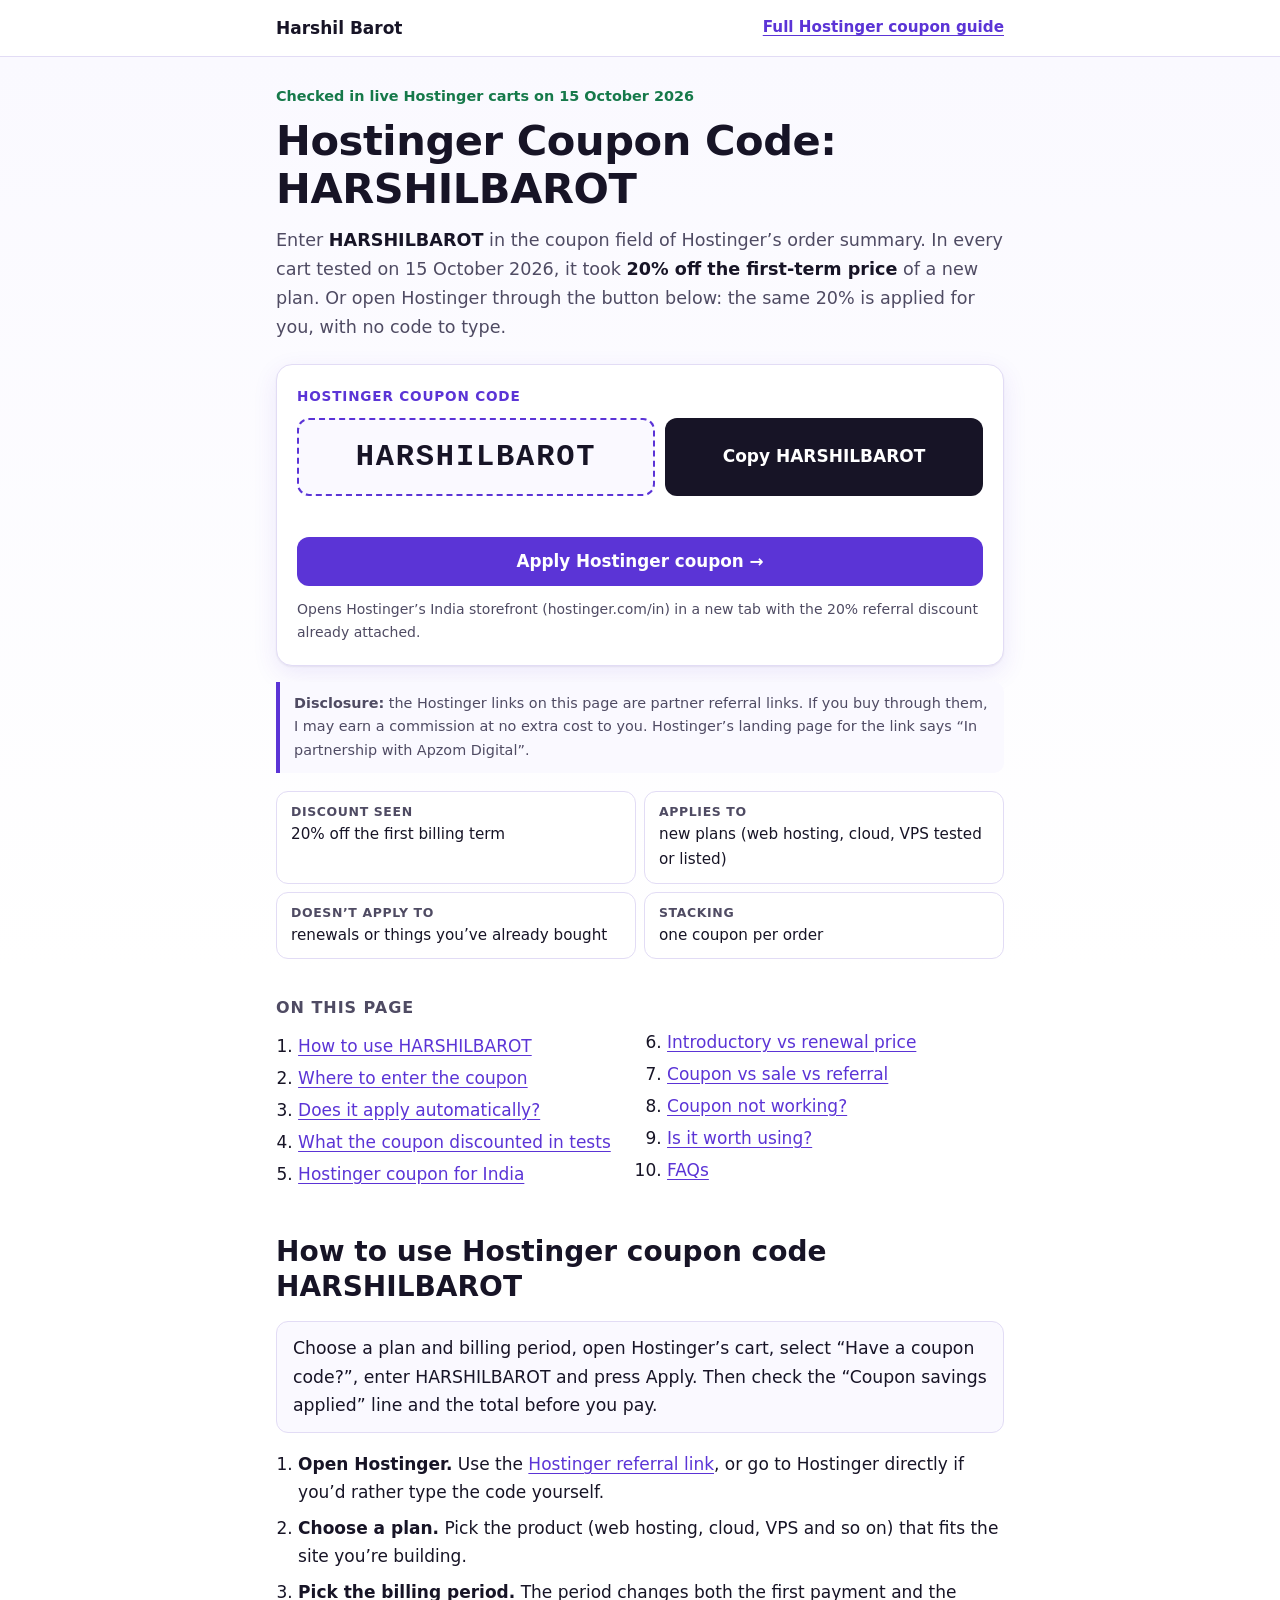
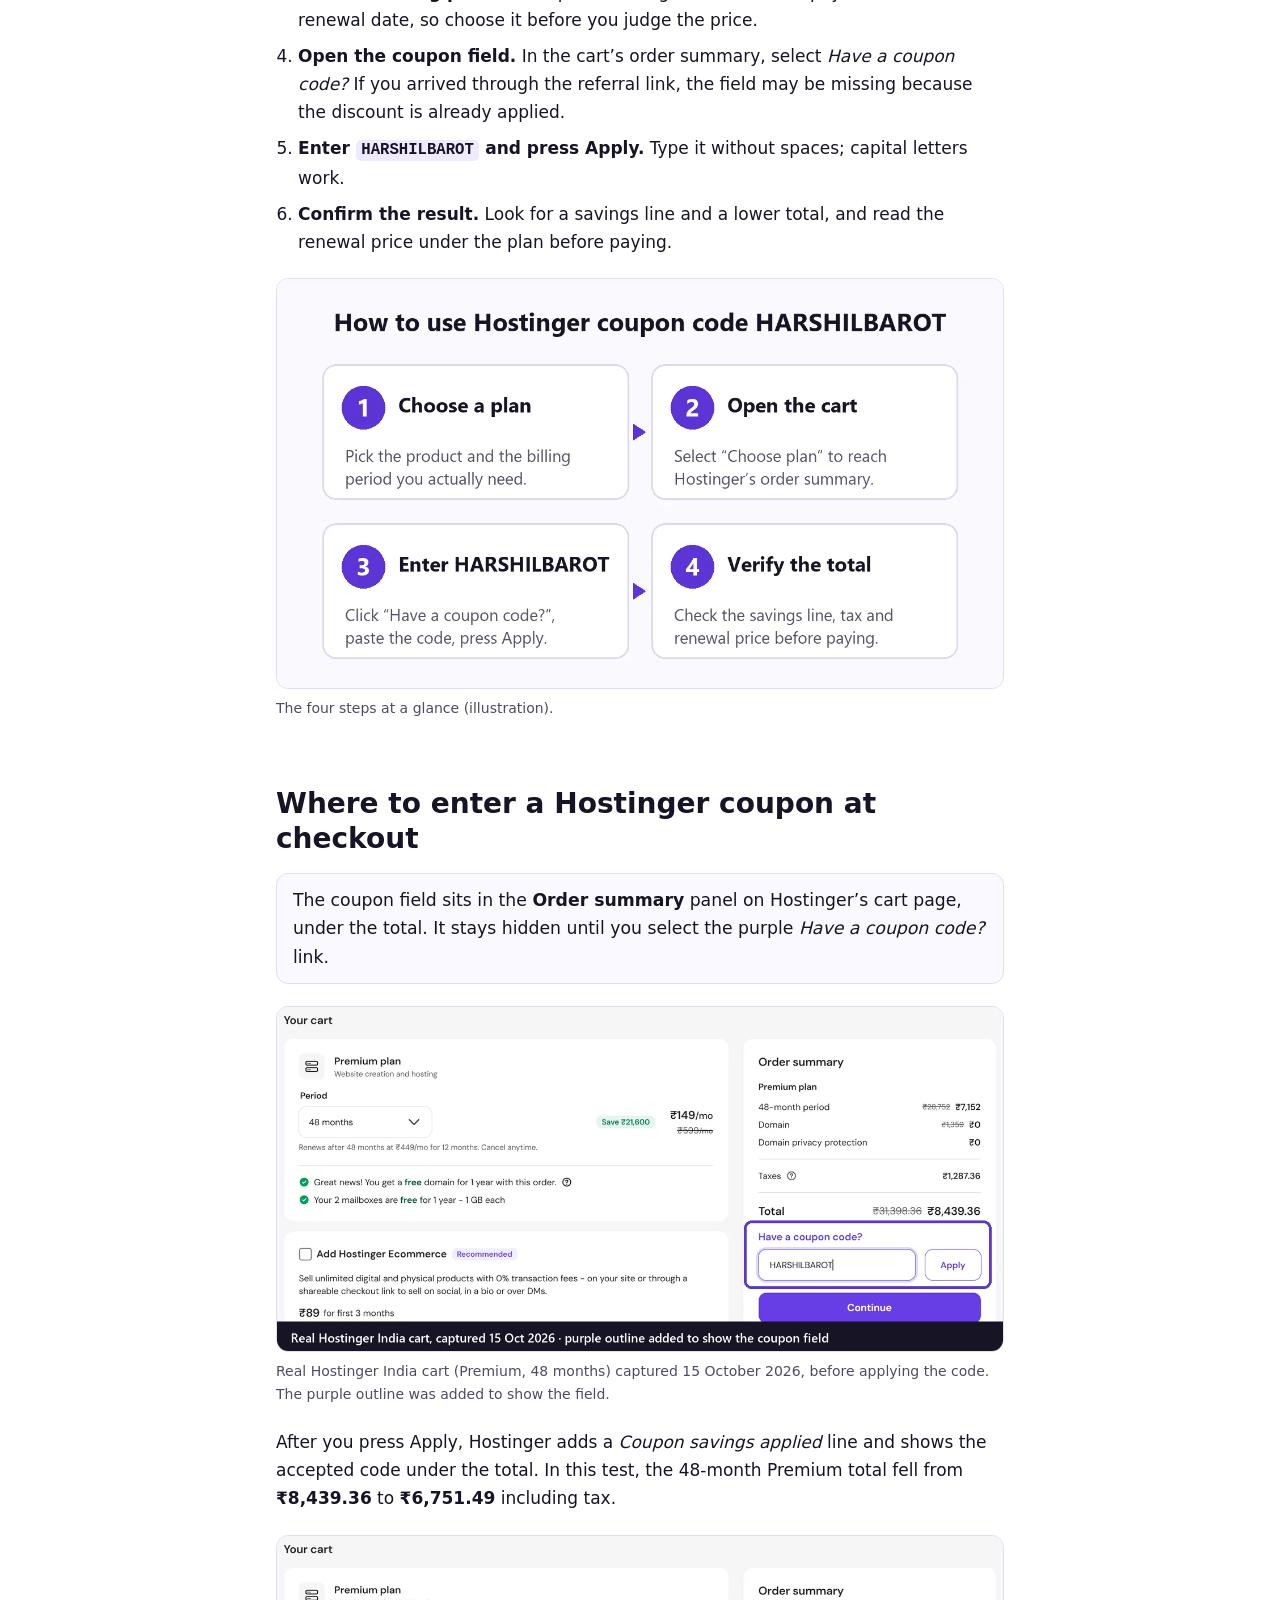
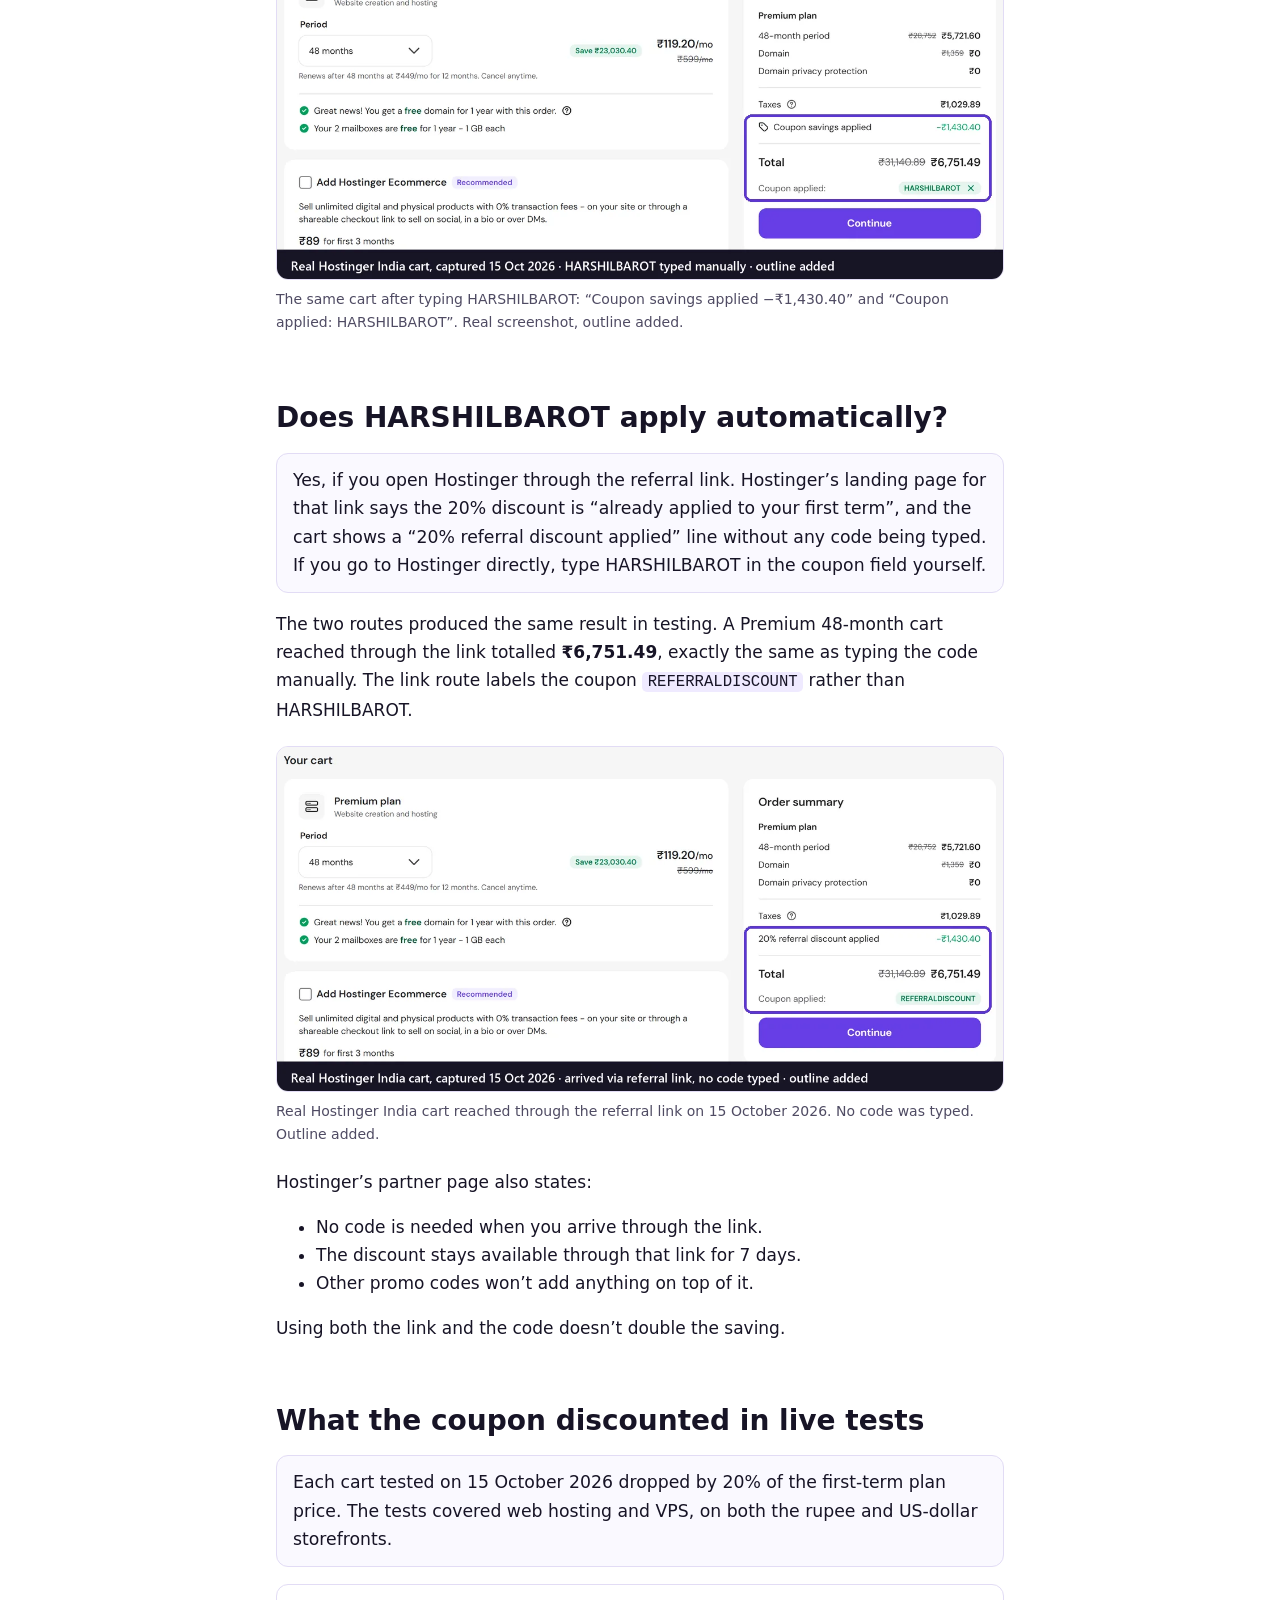
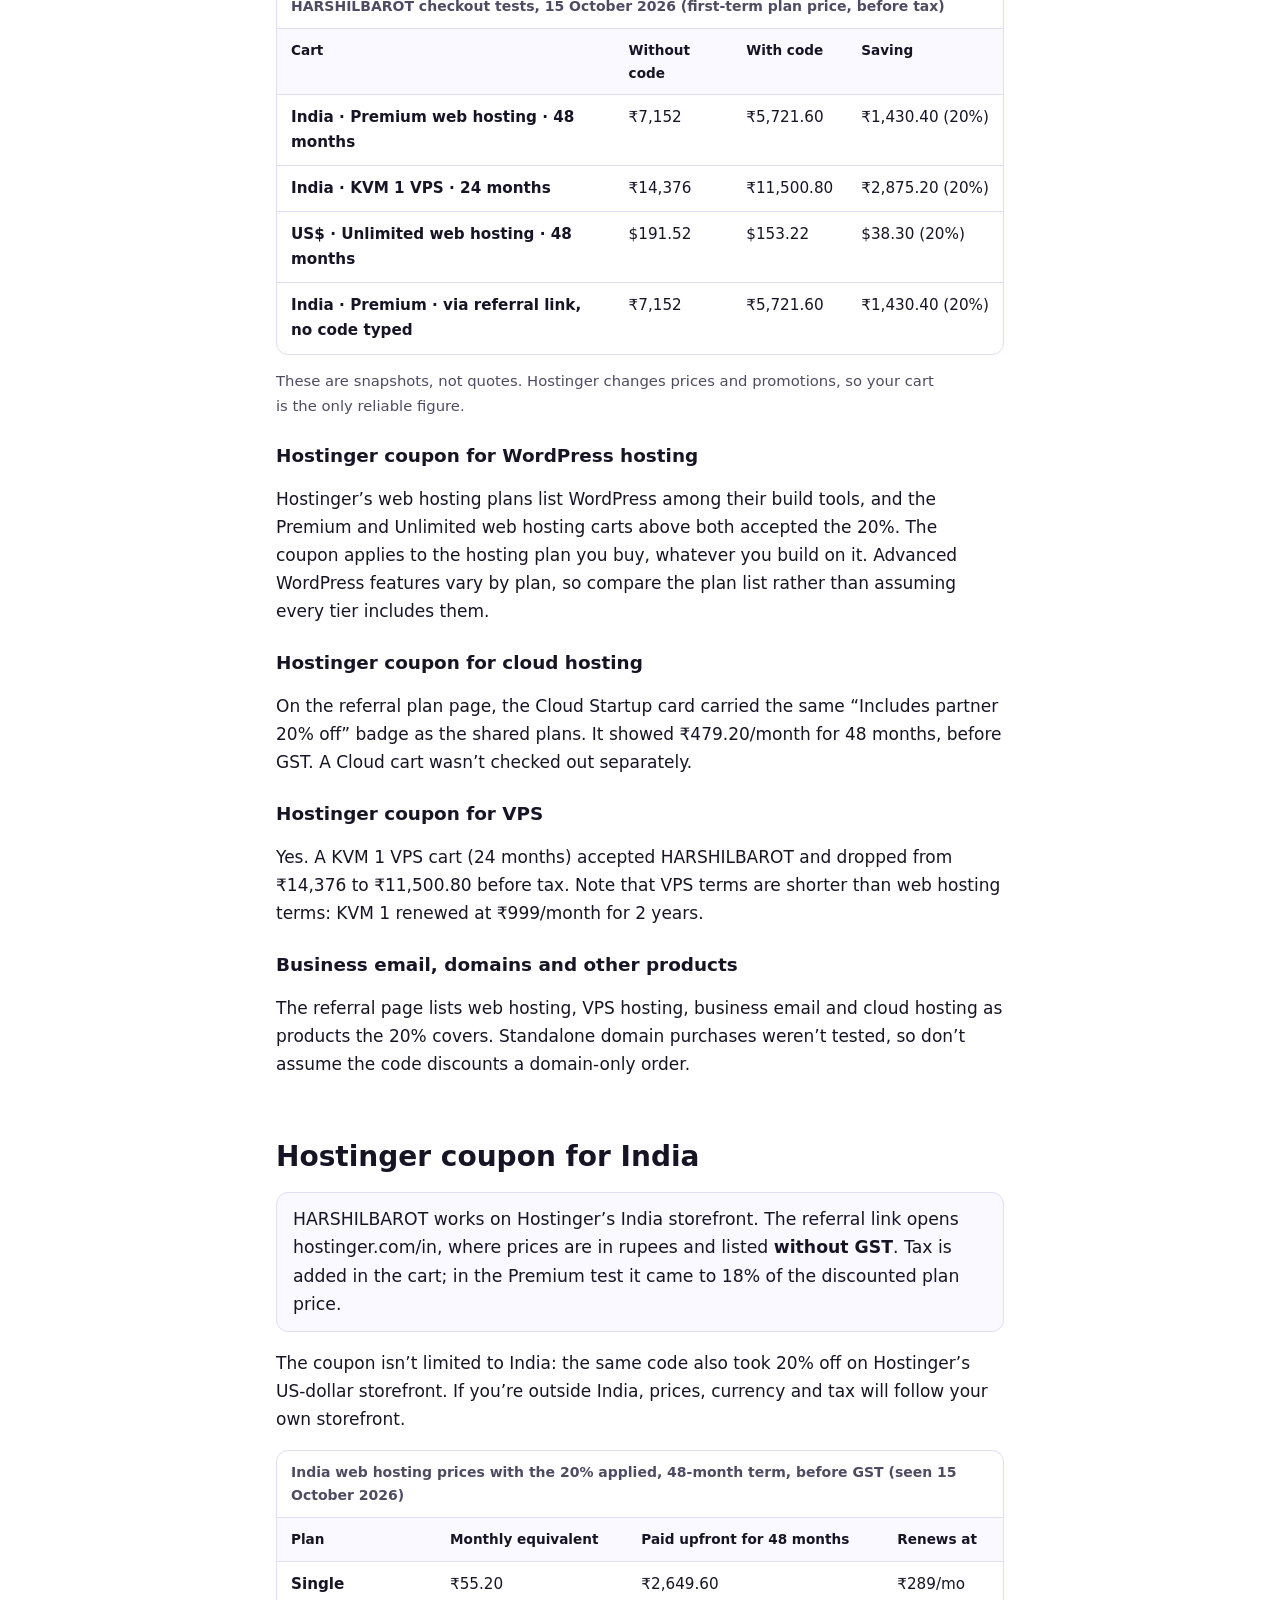
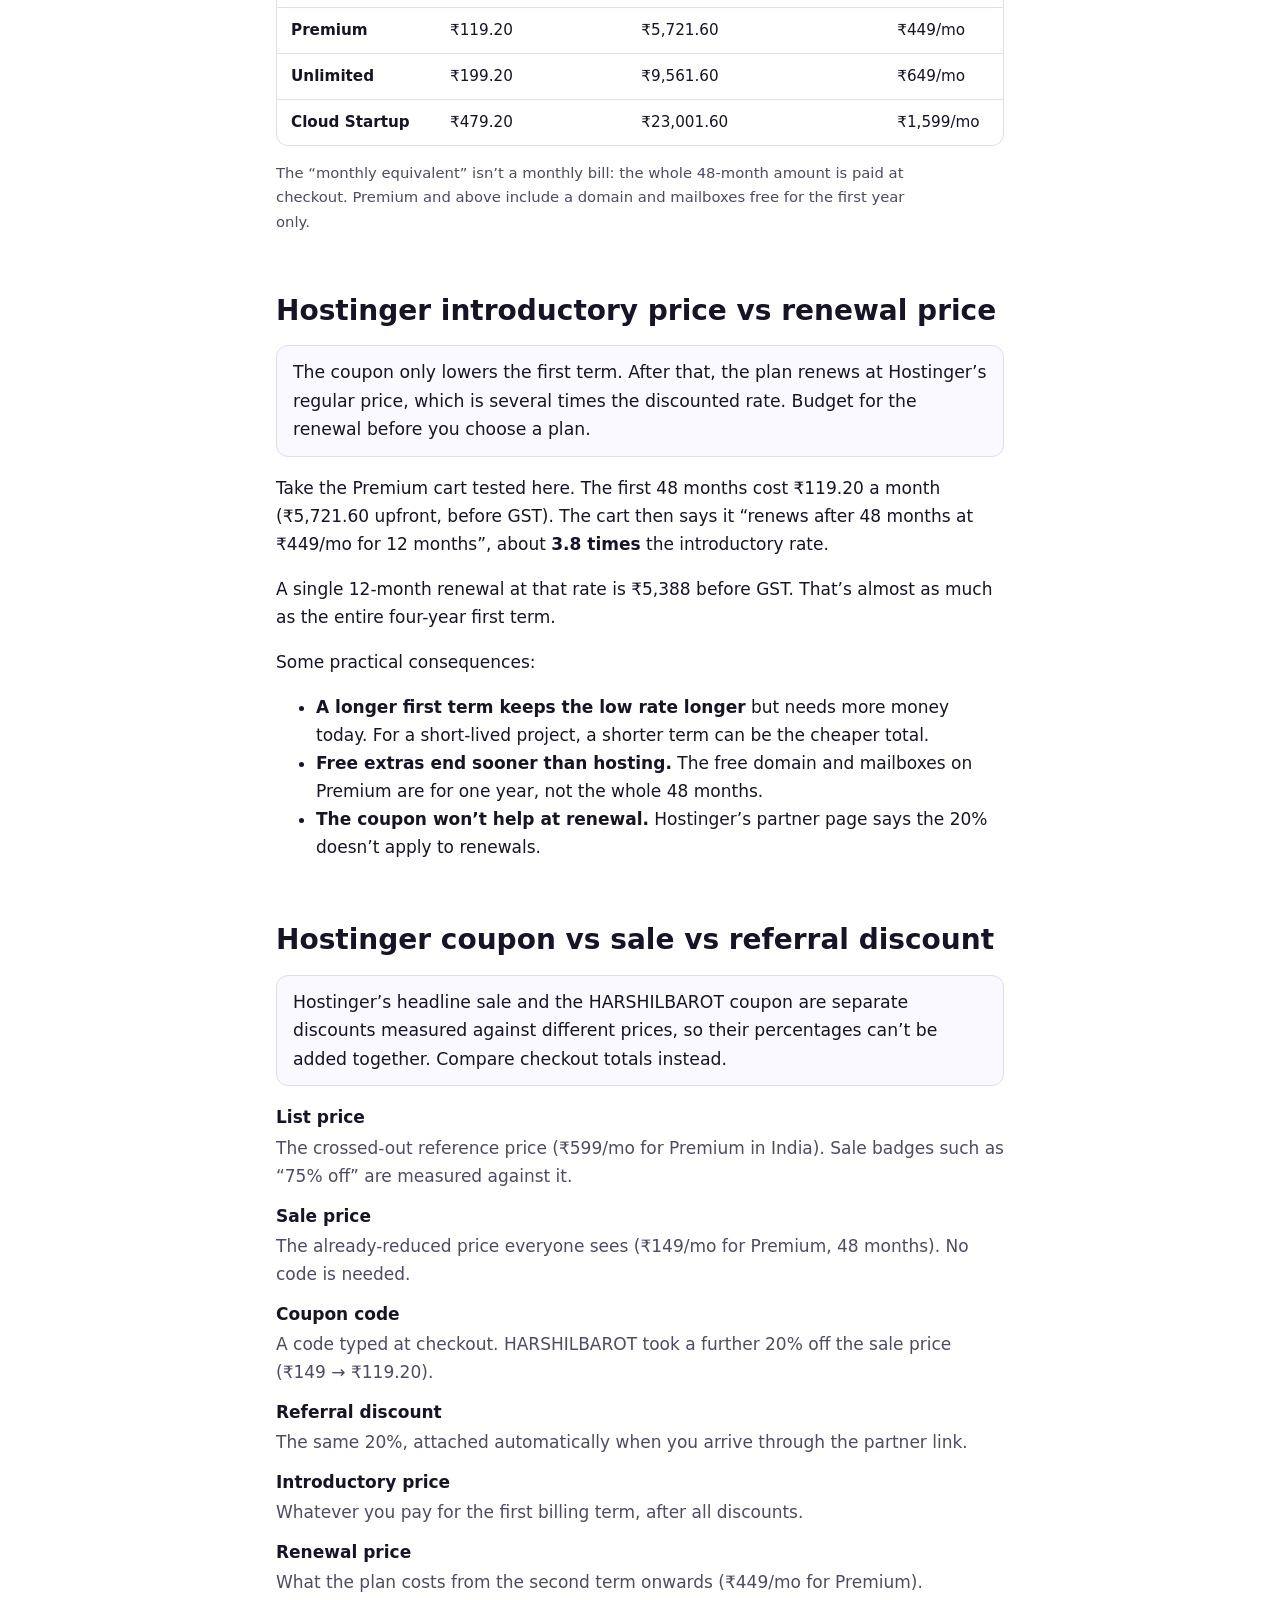
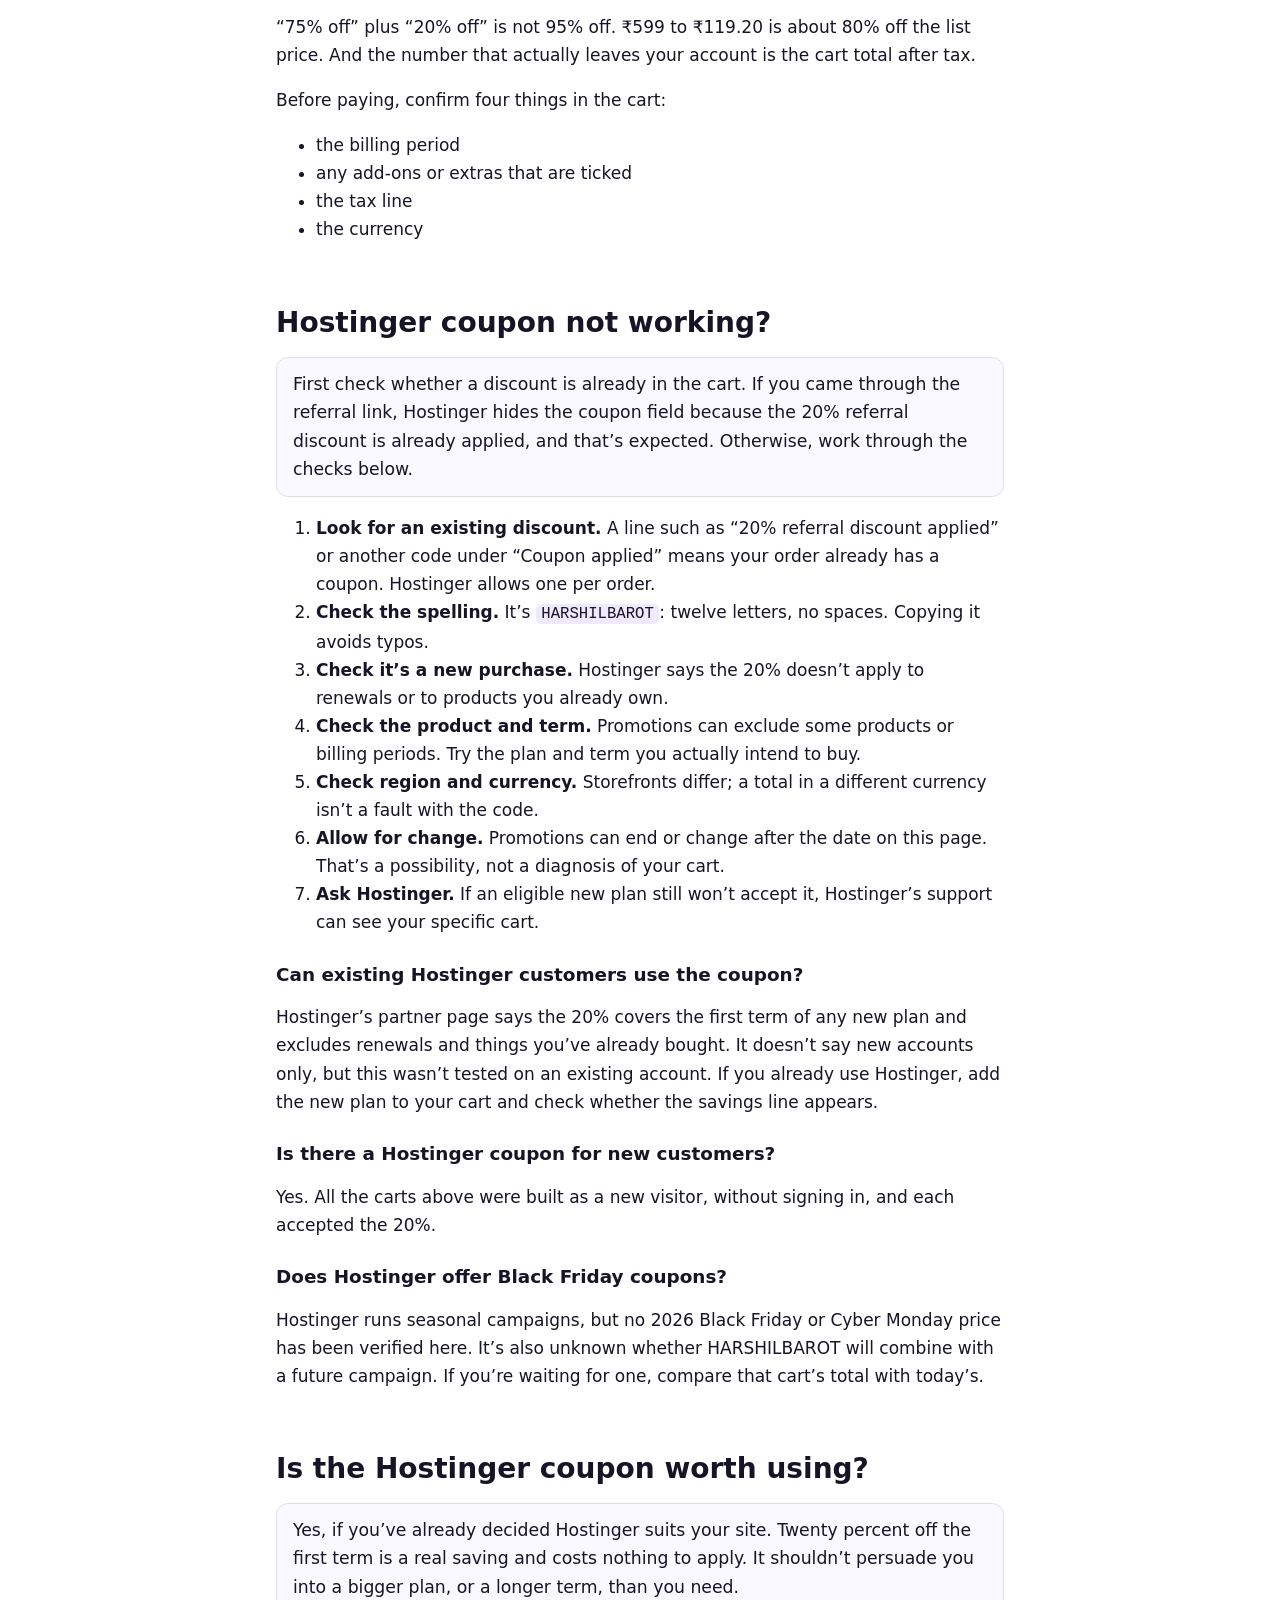
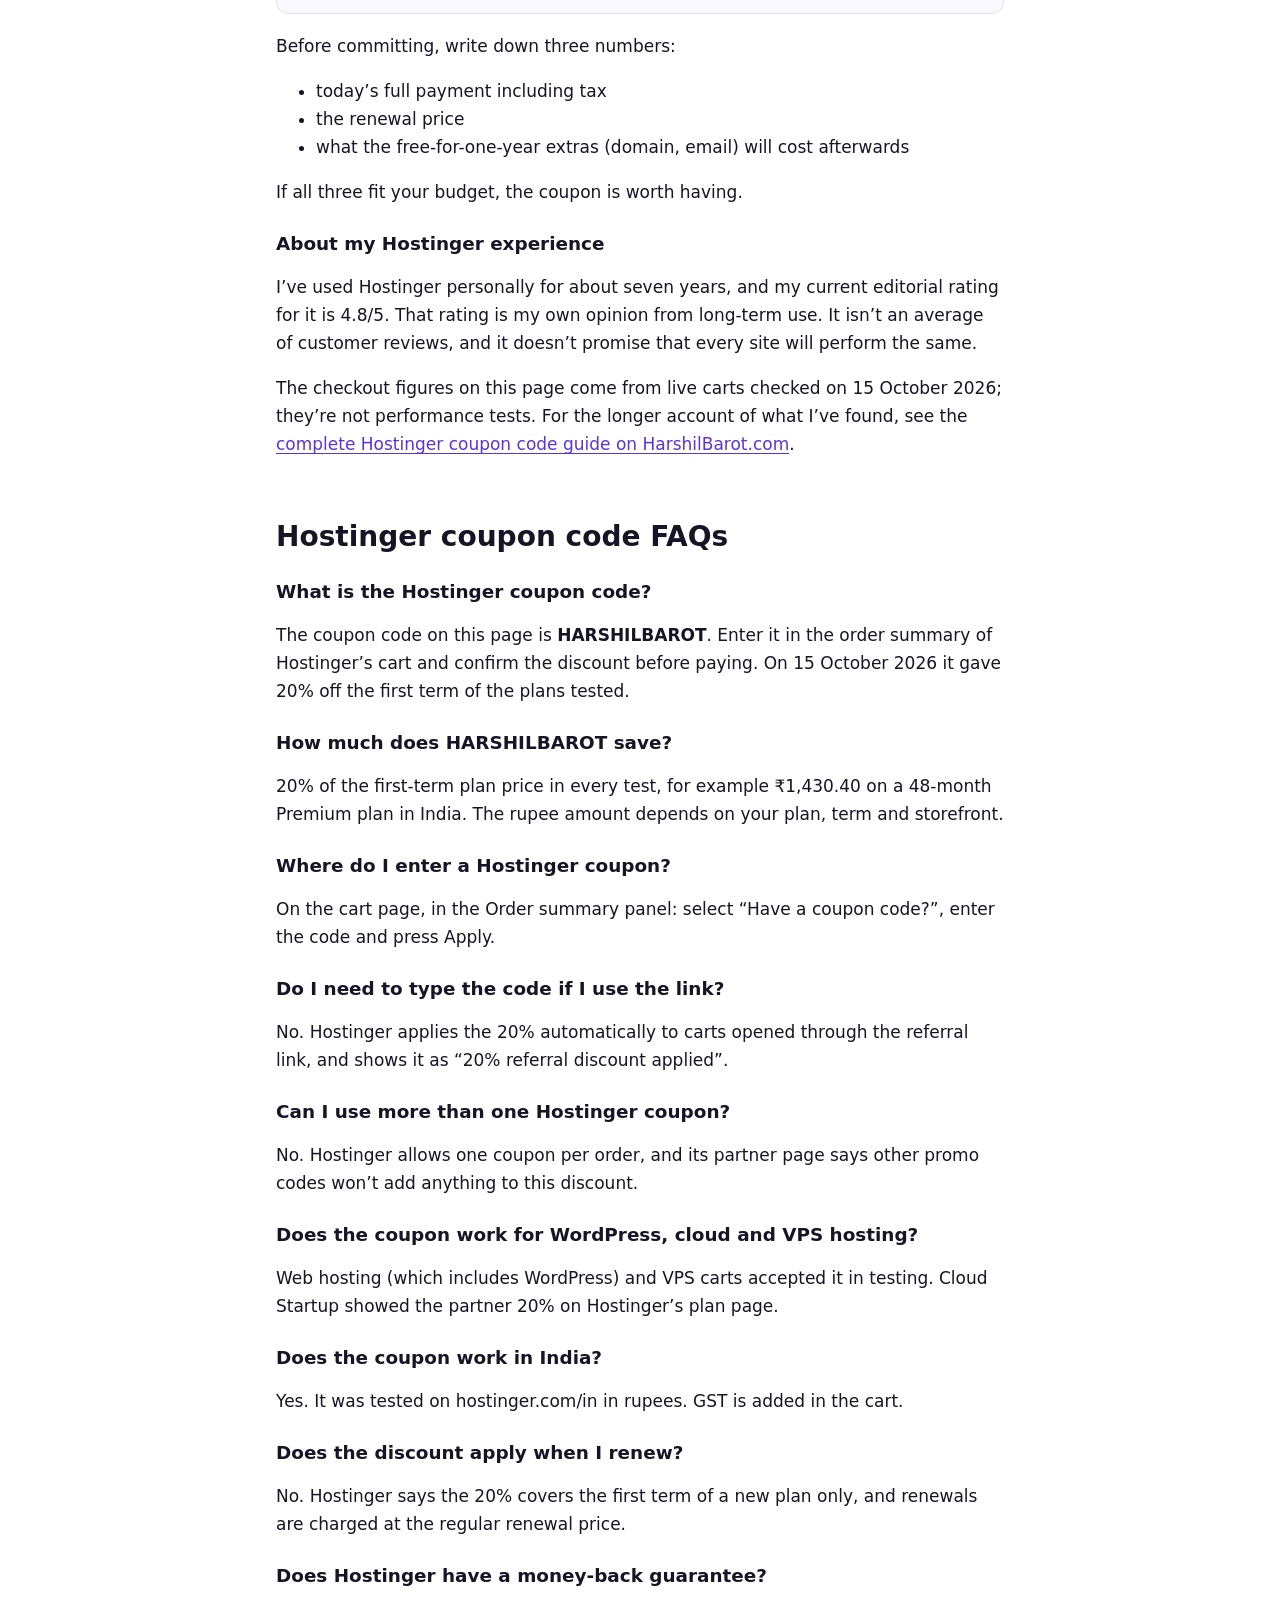
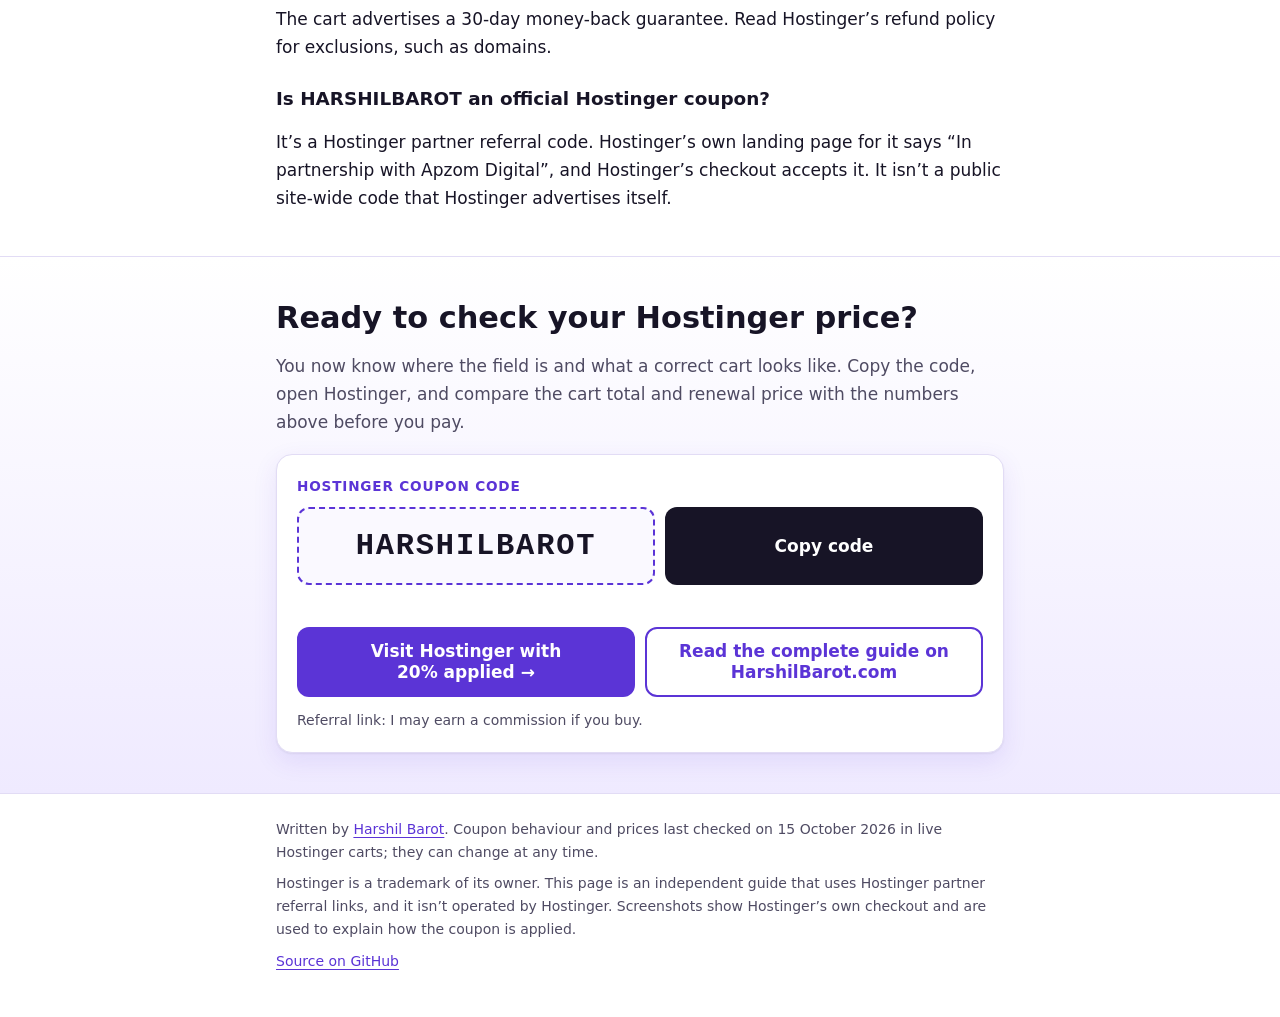
==== index.html @ 644e46a1 "Rebuild as a tested Hostinger coupon resource with GitHub Pages landing page - README rewritten: ans" ====
<!DOCTYPE html>
<html lang="en">
<head>
<meta charset="utf-8">
<meta name="viewport" content="width=device-width, initial-scale=1">
<title>Hostinger Coupon Code 2026: HARSHILBAROT (20% Off, Tested)</title>
<meta name="description" content="Copy Hostinger coupon code HARSHILBAROT. It took 20% off the first term in live Hostinger carts on 15 Oct 2026. See where to enter it, real checkout screenshots and renewal costs.">
<link rel="canonical" href="https://apzomdigital.github.io/Hostinger-Coupon/">
<meta name="author" content="Harshil Barot">
<meta name="theme-color" content="#5b34d6">
<link rel="icon" href="data:image/svg+xml,%3Csvg xmlns='http://www.w3.org/2000/svg' viewBox='0 0 64 64'%3E%3Crect width='64' height='64' rx='14' fill='%235b34d6'/%3E%3Cpath d='M20 44 44 20' stroke='%23fff' stroke-width='6' stroke-linecap='round'/%3E%3Ccircle cx='22' cy='22' r='6' fill='%23fff'/%3E%3Ccircle cx='42' cy='42' r='6' fill='%23fff'/%3E%3C/svg%3E">

<meta property="og:type" content="website">
<meta property="og:site_name" content="Harshil Barot">
<meta property="og:title" content="Hostinger Coupon Code: HARSHILBAROT (20% off, tested)">
<meta property="og:description" content="Copy HARSHILBAROT, see exactly where Hostinger's coupon field is, and check the real checkout totals and renewal prices.">
<meta property="og:url" content="https://apzomdigital.github.io/Hostinger-Coupon/">
<meta property="og:image" content="https://apzomdigital.github.io/Hostinger-Coupon/assets/hostinger-coupon-code.webp">
<meta property="og:image:width" content="1280">
<meta property="og:image:height" content="720">
<meta property="og:image:alt" content="Hostinger coupon code HARSHILBAROT">
<meta name="twitter:card" content="summary_large_image">

<link rel="stylesheet" href="styles.css">

<script type="application/ld+json">
{
  "@context": "https://schema.org",
  "@type": "WebPage",
  "@id": "https://apzomdigital.github.io/Hostinger-Coupon/#webpage",
  "url": "https://apzomdigital.github.io/Hostinger-Coupon/",
  "name": "Hostinger Coupon Code 2026: HARSHILBAROT",
  "description": "How to use Hostinger coupon code HARSHILBAROT, where to enter it at checkout, what it discounts, and how introductory and renewal prices compare. Checked in live Hostinger carts on 15 October 2026.",
  "inLanguage": "en",
  "datePublished": "2026-10-15",
  "dateModified": "2026-10-15",
  "primaryImageOfPage": {
    "@type": "ImageObject",
    "url": "https://apzomdigital.github.io/Hostinger-Coupon/assets/hostinger-coupon-code.webp",
    "width": 1280,
    "height": 720
  },
  "about": {
    "@type": "Organization",
    "name": "Hostinger",
    "url": "https://www.hostinger.com/"
  },
  "author": {
    "@type": "Person",
    "@id": "https://harshilbarot.com/#person",
    "name": "Harshil Barot",
    "url": "https://harshilbarot.com/"
  },
  "publisher": { "@id": "https://harshilbarot.com/#person" },
  "significantLink": "https://harshilbarot.com/hostinger-coupon-code/"
}
</script>
</head>
<body>
<a class="skip" href="#main">Skip to content</a>

<header class="site-header">
  <div class="wrap header-inner">
    <a class="brand" href="https://harshilbarot.com/">Harshil Barot</a>
    <a class="header-link" href="https://harshilbarot.com/hostinger-coupon-code/">Full Hostinger coupon guide</a>
  </div>
</header>

<main id="main">

<!-- ============ Coupon first: answer + CTA #1 ============ -->
<section class="hero" aria-labelledby="page-title">
  <div class="wrap">
    <p class="eyebrow">Checked in live Hostinger carts on <time datetime="2026-10-15">15 October 2026</time></p>
    <h1 id="page-title">Hostinger Coupon Code: <span class="nowrap">HARSHILBAROT</span></h1>
    <p class="lead">Enter <strong>HARSHILBAROT</strong> in the coupon field of Hostinger’s order summary. In every cart tested on 15 October 2026, it took <strong>20% off the first-term price</strong> of a new plan. Or open Hostinger through the button below: the same 20% is applied for you, with no code to type.</p>

    <div class="coupon-card">
      <p class="coupon-label" id="coupon-label-top">Hostinger coupon code</p>
      <div class="coupon-row">
        <code class="coupon-code">HARSHILBAROT</code>
        <button class="btn btn-copy" type="button" data-copy="HARSHILBAROT" hidden>Copy HARSHILBAROT</button>
      </div>
      <p class="coupon-status" role="status" aria-live="polite"></p>
      <a class="btn btn-primary btn-wide" href="https://www.hostinger.com/in?REFERRALCODE=HARSHILBAROT" target="_blank" rel="sponsored noopener noreferrer">Apply Hostinger coupon&nbsp;<span aria-hidden="true">→</span></a>
      <p class="coupon-note">Opens Hostinger’s India storefront (hostinger.com/in) in a new tab with the 20% referral discount already attached.</p>
    </div>

    <p class="disclosure"><strong>Disclosure:</strong> the Hostinger links on this page are partner referral links. If you buy through them, I may earn a commission at no extra cost to you. Hostinger’s landing page for the link says “In partnership with Apzom Digital”.</p>

    <ul class="facts">
      <li><span>Discount seen</span> 20% off the first billing term</li>
      <li><span>Applies to</span> new plans (web hosting, cloud, VPS tested or listed)</li>
      <li><span>Doesn’t apply to</span> renewals or things you’ve already bought</li>
      <li><span>Stacking</span> one coupon per order</li>
    </ul>
  </div>
</section>

<nav class="toc wrap" aria-labelledby="toc-title">
  <h2 id="toc-title">On this page</h2>
  <ol>
    <li><a href="#how-to-use">How to use HARSHILBAROT</a></li>
    <li><a href="#where-to-enter">Where to enter the coupon</a></li>
    <li><a href="#automatic">Does it apply automatically?</a></li>
    <li><a href="#test-results">What the coupon discounted in tests</a></li>
    <li><a href="#india">Hostinger coupon for India</a></li>
    <li><a href="#renewal">Introductory vs renewal price</a></li>
    <li><a href="#coupon-vs-sale">Coupon vs sale vs referral</a></li>
    <li><a href="#not-working">Coupon not working?</a></li>
    <li><a href="#worth-it">Is it worth using?</a></li>
    <li><a href="#faq">FAQs</a></li>
  </ol>
</nav>

<div class="wrap content">

<!-- ============ How to use ============ -->
<section id="how-to-use" aria-labelledby="h-how">
  <h2 id="h-how">How to use Hostinger coupon code HARSHILBAROT</h2>
  <p class="answer">Choose a plan and billing period, open Hostinger’s cart, select “Have a coupon code?”, enter HARSHILBAROT and press Apply. Then check the “Coupon savings applied” line and the total before you pay.</p>
  <ol class="steps">
    <li><strong>Open Hostinger.</strong> Use the <a href="https://www.hostinger.com/in?REFERRALCODE=HARSHILBAROT" target="_blank" rel="sponsored noopener noreferrer">Hostinger referral link</a>, or go to Hostinger directly if you’d rather type the code yourself.</li>
    <li><strong>Choose a plan.</strong> Pick the product (web hosting, cloud, VPS and so on) that fits the site you’re building.</li>
    <li><strong>Pick the billing period.</strong> The period changes both the first payment and the renewal date, so choose it before you judge the price.</li>
    <li><strong>Open the coupon field.</strong> In the cart’s order summary, select <em>Have a coupon code?</em> If you arrived through the referral link, the field may be missing because the discount is already applied.</li>
    <li><strong>Enter <code>HARSHILBAROT</code> and press Apply.</strong> Type it without spaces; capital letters work.</li>
    <li><strong>Confirm the result.</strong> Look for a savings line and a lower total, and read the renewal price under the plan before paying.</li>
  </ol>
  <figure>
    <a href="assets/how-to-use-hostinger-coupon.webp"><img src="assets/how-to-use-hostinger-coupon.webp" width="1280" height="720" loading="lazy" decoding="async" alt="Steps to use Hostinger coupon code HARSHILBAROT: choose a plan, open the cart, enter the code, verify the total"></a>
    <figcaption>The four steps at a glance (illustration).</figcaption>
  </figure>
</section>

<!-- ============ Where to enter ============ -->
<section id="where-to-enter" aria-labelledby="h-where">
  <h2 id="h-where">Where to enter a Hostinger coupon at checkout</h2>
  <p class="answer">The coupon field sits in the <strong>Order summary</strong> panel on Hostinger’s cart page, under the total. It stays hidden until you select the purple <em>Have a coupon code?</em> link.</p>
  <figure>
    <a href="assets/hostinger-coupon-checkout.webp"><img src="assets/hostinger-coupon-checkout.webp" width="1280" height="606" loading="lazy" decoding="async" alt="Where to enter a Hostinger coupon code at checkout: the Have a coupon code field in the order summary"></a>
    <figcaption>Real Hostinger India cart (Premium, 48 months) captured 15 October 2026, before applying the code. The purple outline was added to show the field.</figcaption>
  </figure>
  <p>After you press Apply, Hostinger adds a <em>Coupon savings applied</em> line and shows the accepted code under the total. In this test, the 48-month Premium total fell from <strong>₹8,439.36</strong> to <strong>₹6,751.49</strong> including tax.</p>
  <figure>
    <a href="assets/hostinger-coupon-applied.webp"><img src="assets/hostinger-coupon-applied.webp" width="1280" height="606" loading="lazy" decoding="async" alt="HARSHILBAROT Hostinger coupon applied at checkout with a ₹1,430.40 coupon savings line"></a>
    <figcaption>The same cart after typing HARSHILBAROT: “Coupon savings applied −₹1,430.40” and “Coupon applied: HARSHILBAROT”. Real screenshot, outline added.</figcaption>
  </figure>
</section>

<!-- ============ Automatic? ============ -->
<section id="automatic" aria-labelledby="h-auto">
  <h2 id="h-auto">Does HARSHILBAROT apply automatically?</h2>
  <p class="answer">Yes, if you open Hostinger through the referral link. Hostinger’s landing page for that link says the 20% discount is “already applied to your first term”, and the cart shows a “20% referral discount applied” line without any code being typed. If you go to Hostinger directly, type HARSHILBAROT in the coupon field yourself.</p>
  <p>The two routes produced the same result in testing. A Premium 48-month cart reached through the link totalled <strong>₹6,751.49</strong>, exactly the same as typing the code manually. The link route labels the coupon <code>REFERRALDISCOUNT</code> rather than HARSHILBAROT.</p>
  <figure>
    <a href="assets/hostinger-referral-discount-applied.webp"><img src="assets/hostinger-referral-discount-applied.webp" width="1280" height="606" loading="lazy" decoding="async" alt="Hostinger cart showing a 20% referral discount applied automatically after arriving through the HARSHILBAROT referral link"></a>
    <figcaption>Real Hostinger India cart reached through the referral link on 15 October 2026. No code was typed. Outline added.</figcaption>
  </figure>
  <p>Hostinger’s partner page also states:</p>
  <ul>
    <li>No code is needed when you arrive through the link.</li>
    <li>The discount stays available through that link for 7 days.</li>
    <li>Other promo codes won’t add anything on top of it.</li>
  </ul>
  <p>Using both the link and the code doesn’t double the saving.</p>
</section>

<!-- ============ Test results / eligibility ============ -->
<section id="test-results" aria-labelledby="h-tests">
  <h2 id="h-tests">What the coupon discounted in live tests</h2>
  <p class="answer">Each cart tested on 15 October 2026 dropped by 20% of the first-term plan price. The tests covered web hosting and VPS, on both the rupee and US-dollar storefronts.</p>
  <section class="table-scroll" aria-labelledby="cap-tests" tabindex="0">
    <table>
      <caption id="cap-tests">HARSHILBAROT checkout tests, 15 October 2026 (first-term plan price, before tax)</caption>
      <thead>
        <tr><th scope="col">Cart</th><th scope="col">Without code</th><th scope="col">With code</th><th scope="col">Saving</th></tr>
      </thead>
      <tbody>
        <tr><th scope="row">India · Premium web hosting · 48 months</th><td>₹7,152</td><td>₹5,721.60</td><td>₹1,430.40 (20%)</td></tr>
        <tr><th scope="row">India · KVM 1 VPS · 24 months</th><td>₹14,376</td><td>₹11,500.80</td><td>₹2,875.20 (20%)</td></tr>
        <tr><th scope="row">US$ · Unlimited web hosting · 48 months</th><td>$191.52</td><td>$153.22</td><td>$38.30 (20%)</td></tr>
        <tr><th scope="row">India · Premium · via referral link, no code typed</th><td>₹7,152</td><td>₹5,721.60</td><td>₹1,430.40 (20%)</td></tr>
      </tbody>
    </table>
  </section>
  <p class="small">These are snapshots, not quotes. Hostinger changes prices and promotions, so your cart is the only reliable figure.</p>

  <h3 id="wordpress">Hostinger coupon for WordPress hosting</h3>
  <p>Hostinger’s web hosting plans list WordPress among their build tools, and the Premium and Unlimited web hosting carts above both accepted the 20%. The coupon applies to the hosting plan you buy, whatever you build on it. Advanced WordPress features vary by plan, so compare the plan list rather than assuming every tier includes them.</p>

  <h3 id="cloud">Hostinger coupon for cloud hosting</h3>
  <p>On the referral plan page, the Cloud Startup card carried the same “Includes partner 20% off” badge as the shared plans. It showed ₹479.20/month for 48 months, before GST. A Cloud cart wasn’t checked out separately.</p>

  <h3 id="vps">Hostinger coupon for VPS</h3>
  <p>Yes. A KVM 1 VPS cart (24 months) accepted HARSHILBAROT and dropped from ₹14,376 to ₹11,500.80 before tax. Note that VPS terms are shorter than web hosting terms: KVM 1 renewed at ₹999/month for 2 years.</p>

  <h3 id="other-products">Business email, domains and other products</h3>
  <p>The referral page lists web hosting, VPS hosting, business email and cloud hosting as products the 20% covers. Standalone domain purchases weren’t tested, so don’t assume the code discounts a domain-only order.</p>
</section>

<!-- ============ India ============ -->
<section id="india" aria-labelledby="h-india">
  <h2 id="h-india">Hostinger coupon for India</h2>
  <p class="answer">HARSHILBAROT works on Hostinger’s India storefront. The referral link opens hostinger.com/in, where prices are in rupees and listed <strong>without GST</strong>. Tax is added in the cart; in the Premium test it came to 18% of the discounted plan price.</p>
  <p>The coupon isn’t limited to India: the same code also took 20% off on Hostinger’s US-dollar storefront. If you’re outside India, prices, currency and tax will follow your own storefront.</p>
  <section class="table-scroll" aria-labelledby="cap-india" tabindex="0">
    <table>
      <caption id="cap-india">India web hosting prices with the 20% applied, 48-month term, before GST (seen 15 October 2026)</caption>
      <thead>
        <tr><th scope="col">Plan</th><th scope="col">Monthly equivalent</th><th scope="col">Paid upfront for 48 months</th><th scope="col">Renews at</th></tr>
      </thead>
      <tbody>
        <tr><th scope="row">Single</th><td>₹55.20</td><td>₹2,649.60</td><td>₹289/mo</td></tr>
        <tr><th scope="row">Premium</th><td>₹119.20</td><td>₹5,721.60</td><td>₹449/mo</td></tr>
        <tr><th scope="row">Unlimited</th><td>₹199.20</td><td>₹9,561.60</td><td>₹649/mo</td></tr>
        <tr><th scope="row">Cloud Startup</th><td>₹479.20</td><td>₹23,001.60</td><td>₹1,599/mo</td></tr>
      </tbody>
    </table>
  </section>
  <p class="small">The “monthly equivalent” isn’t a monthly bill: the whole 48-month amount is paid at checkout. Premium and above include a domain and mailboxes free for the first year only.</p>
</section>

<!-- ============ Renewal ============ -->
<section id="renewal" aria-labelledby="h-renew">
  <h2 id="h-renew">Hostinger introductory price vs renewal price</h2>
  <p class="answer">The coupon only lowers the first term. After that, the plan renews at Hostinger’s regular price, which is several times the discounted rate. Budget for the renewal before you choose a plan.</p>
  <p>Take the Premium cart tested here. The first 48 months cost ₹119.20 a month (₹5,721.60 upfront, before GST). The cart then says it “renews after 48 months at ₹449/mo for 12 months”, about <strong>3.8 times</strong> the introductory rate.</p>
  <p>A single 12-month renewal at that rate is ₹5,388 before GST. That’s almost as much as the entire four-year first term.</p>
  <p>Some practical consequences:</p>
  <ul>
    <li><strong>A longer first term keeps the low rate longer</strong> but needs more money today. For a short-lived project, a shorter term can be the cheaper total.</li>
    <li><strong>Free extras end sooner than hosting.</strong> The free domain and mailboxes on Premium are for one year, not the whole 48 months.</li>
    <li><strong>The coupon won’t help at renewal.</strong> Hostinger’s partner page says the 20% doesn’t apply to renewals.</li>
  </ul>
</section>

<!-- ============ Coupon vs sale ============ -->
<section id="coupon-vs-sale" aria-labelledby="h-vs">
  <h2 id="h-vs">Hostinger coupon vs sale vs referral discount</h2>
  <p class="answer">Hostinger’s headline sale and the HARSHILBAROT coupon are separate discounts measured against different prices, so their percentages can’t be added together. Compare checkout totals instead.</p>
  <dl class="terms">
    <dt>List price</dt>
    <dd>The crossed-out reference price (₹599/mo for Premium in India). Sale badges such as “75% off” are measured against it.</dd>
    <dt>Sale price</dt>
    <dd>The already-reduced price everyone sees (₹149/mo for Premium, 48 months). No code is needed.</dd>
    <dt>Coupon code</dt>
    <dd>A code typed at checkout. HARSHILBAROT took a further 20% off the sale price (₹149 → ₹119.20).</dd>
    <dt>Referral discount</dt>
    <dd>The same 20%, attached automatically when you arrive through the partner link.</dd>
    <dt>Introductory price</dt>
    <dd>Whatever you pay for the first billing term, after all discounts.</dd>
    <dt>Renewal price</dt>
    <dd>What the plan costs from the second term onwards (₹449/mo for Premium).</dd>
  </dl>
  <p>“75% off” plus “20% off” is not 95% off. ₹599 to ₹119.20 is about 80% off the list price. And the number that actually leaves your account is the cart total after tax.</p>
  <p>Before paying, confirm four things in the cart:</p>
  <ul>
    <li>the billing period</li>
    <li>any add-ons or extras that are ticked</li>
    <li>the tax line</li>
    <li>the currency</li>
  </ul>
</section>

<!-- ============ Not working ============ -->
<section id="not-working" aria-labelledby="h-fix">
  <h2 id="h-fix">Hostinger coupon not working?</h2>
  <p class="answer">First check whether a discount is already in the cart. If you came through the referral link, Hostinger hides the coupon field because the 20% referral discount is already applied, and that’s expected. Otherwise, work through the checks below.</p>
  <ol>
    <li><strong>Look for an existing discount.</strong> A line such as “20% referral discount applied” or another code under “Coupon applied” means your order already has a coupon. Hostinger allows one per order.</li>
    <li><strong>Check the spelling.</strong> It’s <code>HARSHILBAROT</code>: twelve letters, no spaces. Copying it avoids typos.</li>
    <li><strong>Check it’s a new purchase.</strong> Hostinger says the 20% doesn’t apply to renewals or to products you already own.</li>
    <li><strong>Check the product and term.</strong> Promotions can exclude some products or billing periods. Try the plan and term you actually intend to buy.</li>
    <li><strong>Check region and currency.</strong> Storefronts differ; a total in a different currency isn’t a fault with the code.</li>
    <li><strong>Allow for change.</strong> Promotions can end or change after the date on this page. That’s a possibility, not a diagnosis of your cart.</li>
    <li><strong>Ask Hostinger.</strong> If an eligible new plan still won’t accept it, Hostinger’s support can see your specific cart.</li>
  </ol>

  <h3 id="existing-customers">Can existing Hostinger customers use the coupon?</h3>
  <p>Hostinger’s partner page says the 20% covers the first term of any new plan and excludes renewals and things you’ve already bought. It doesn’t say new accounts only, but this wasn’t tested on an existing account. If you already use Hostinger, add the new plan to your cart and check whether the savings line appears.</p>

  <h3 id="new-customers">Is there a Hostinger coupon for new customers?</h3>
  <p>Yes. All the carts above were built as a new visitor, without signing in, and each accepted the 20%.</p>

  <h3 id="black-friday">Does Hostinger offer Black Friday coupons?</h3>
  <p>Hostinger runs seasonal campaigns, but no 2026 Black Friday or Cyber Monday price has been verified here. It’s also unknown whether HARSHILBAROT will combine with a future campaign. If you’re waiting for one, compare that cart’s total with today’s.</p>
</section>

<!-- ============ Worth it + experience ============ -->
<section id="worth-it" aria-labelledby="h-worth">
  <h2 id="h-worth">Is the Hostinger coupon worth using?</h2>
  <p class="answer">Yes, if you’ve already decided Hostinger suits your site. Twenty percent off the first term is a real saving and costs nothing to apply. It shouldn’t persuade you into a bigger plan, or a longer term, than you need.</p>
  <p>Before committing, write down three numbers:</p>
  <ul>
    <li>today’s full payment including tax</li>
    <li>the renewal price</li>
    <li>what the free-for-one-year extras (domain, email) will cost afterwards</li>
  </ul>
  <p>If all three fit your budget, the coupon is worth having.</p>

  <h3 id="my-experience">About my Hostinger experience</h3>
  <p>I’ve used Hostinger personally for about seven years, and my current editorial rating for it is 4.8/5. That rating is my own opinion from long-term use. It isn’t an average of customer reviews, and it doesn’t promise that every site will perform the same.</p>
  <p>The checkout figures on this page come from live carts checked on 15 October 2026; they’re not performance tests. For the longer account of what I’ve found, see the <a href="https://harshilbarot.com/hostinger-coupon-code/">complete Hostinger coupon code guide on HarshilBarot.com</a>.</p>
</section>

<!-- ============ FAQ ============ -->
<section id="faq" aria-labelledby="h-faq">
  <h2 id="h-faq">Hostinger coupon code FAQs</h2>

  <h3>What is the Hostinger coupon code?</h3>
  <p>The coupon code on this page is <strong>HARSHILBAROT</strong>. Enter it in the order summary of Hostinger’s cart and confirm the discount before paying. On 15 October 2026 it gave 20% off the first term of the plans tested.</p>

  <h3>How much does HARSHILBAROT save?</h3>
  <p>20% of the first-term plan price in every test, for example ₹1,430.40 on a 48-month Premium plan in India. The rupee amount depends on your plan, term and storefront.</p>

  <h3>Where do I enter a Hostinger coupon?</h3>
  <p>On the cart page, in the Order summary panel: select “Have a coupon code?”, enter the code and press Apply.</p>

  <h3>Do I need to type the code if I use the link?</h3>
  <p>No. Hostinger applies the 20% automatically to carts opened through the referral link, and shows it as “20% referral discount applied”.</p>

  <h3>Can I use more than one Hostinger coupon?</h3>
  <p>No. Hostinger allows one coupon per order, and its partner page says other promo codes won’t add anything to this discount.</p>

  <h3>Does the coupon work for WordPress, cloud and VPS hosting?</h3>
  <p>Web hosting (which includes WordPress) and VPS carts accepted it in testing. Cloud Startup showed the partner 20% on Hostinger’s plan page.</p>

  <h3>Does the coupon work in India?</h3>
  <p>Yes. It was tested on hostinger.com/in in rupees. GST is added in the cart.</p>

  <h3>Does the discount apply when I renew?</h3>
  <p>No. Hostinger says the 20% covers the first term of a new plan only, and renewals are charged at the regular renewal price.</p>

  <h3>Does Hostinger have a money-back guarantee?</h3>
  <p>The cart advertises a 30-day money-back guarantee. Read Hostinger’s refund policy for exclusions, such as domains.</p>

  <h3>Is HARSHILBAROT an official Hostinger coupon?</h3>
  <p>It’s a Hostinger partner referral code. Hostinger’s own landing page for it says “In partnership with Apzom Digital”, and Hostinger’s checkout accepts it. It isn’t a public site-wide code that Hostinger advertises itself.</p>
</section>

</div>

<!-- ============ CTA #2: final action ============ -->
<section class="final-cta" aria-labelledby="h-final">
  <div class="wrap">
    <h2 id="h-final">Ready to check your Hostinger price?</h2>
    <p>You now know where the field is and what a correct cart looks like. Copy the code, open Hostinger, and compare the cart total and renewal price with the numbers above before you pay.</p>
    <div class="coupon-card coupon-card--final">
      <p class="coupon-label" id="coupon-label-final">Hostinger coupon code</p>
      <div class="coupon-row">
        <code class="coupon-code">HARSHILBAROT</code>
        <button class="btn btn-copy" type="button" data-copy="HARSHILBAROT" hidden>Copy code</button>
      </div>
      <p class="coupon-status" role="status" aria-live="polite"></p>
      <div class="cta-pair">
        <a class="btn btn-primary" href="https://www.hostinger.com/in?REFERRALCODE=HARSHILBAROT" target="_blank" rel="sponsored noopener noreferrer">Visit Hostinger with 20%&nbsp;applied&nbsp;<span aria-hidden="true">→</span></a>
        <a class="btn btn-secondary" href="https://harshilbarot.com/hostinger-coupon-code/">Read the complete guide on HarshilBarot.com</a>
      </div>
      <p class="coupon-note">Referral link: I may earn a commission if you buy.</p>
    </div>
  </div>
</section>

</main>

<footer class="site-footer">
  <div class="wrap">
    <p>Written by <a href="https://harshilbarot.com/">Harshil Barot</a>. Coupon behaviour and prices last checked on <time datetime="2026-10-15">15 October 2026</time> in live Hostinger carts; they can change at any time.</p>
    <p>Hostinger is a trademark of its owner. This page is an independent guide that uses Hostinger partner referral links, and it isn’t operated by Hostinger. Screenshots show Hostinger’s own checkout and are used to explain how the coupon is applied.</p>
    <p><a href="https://github.com/apzomdigital/Hostinger-Coupon">Source on GitHub</a></p>
  </div>
</footer>

<script src="script.js" defer></script>
</body>
</html>
---- styles.css ----
/* Hostinger coupon landing page — mobile-first, system fonts, no dependencies. */
:root {
  --ink: #171426;
  --muted: #4f4b63;
  --accent: #5b34d6;
  --accent-dark: #4527b0;
  --accent-soft: #efeaff;
  --line: #e2dcf5;
  --bg: #ffffff;
  --bg-tint: #faf9ff;
  --ok: #16794a;
  --radius: 16px;
  --shadow: 0 1px 2px rgba(23, 20, 38, .06), 0 8px 24px rgba(91, 52, 214, .10);
  --font: system-ui, -apple-system, "Segoe UI", Roboto, "Helvetica Neue", Arial, sans-serif;
  --mono: ui-monospace, "SFMono-Regular", "Cascadia Mono", Consolas, "Liberation Mono", monospace;
}

*, *::before, *::after { box-sizing: border-box; }

html { -webkit-text-size-adjust: 100%; scroll-behavior: smooth; }
@media (prefers-reduced-motion: reduce) {
  html { scroll-behavior: auto; }
  *, *::before, *::after { transition: none !important; }
}

body {
  margin: 0;
  font: 1.0625rem/1.65 var(--font);
  color: var(--ink);
  background: var(--bg);
  overflow-wrap: break-word;
}

img { max-width: 100%; height: auto; display: block; }
a { color: var(--accent); text-underline-offset: .18em; }
a:hover { color: var(--accent-dark); }
:focus-visible { outline: 3px solid var(--accent); outline-offset: 3px; border-radius: 4px; }
code { font-family: var(--mono); font-size: .92em; background: var(--accent-soft); padding: .08em .35em; border-radius: 5px; }

.wrap { width: 100%; max-width: 760px; margin: 0 auto; padding: 0 16px; }
.nowrap { white-space: nowrap; }
.small { font-size: .925rem; color: var(--muted); }

.skip { position: absolute; left: 8px; top: -60px; background: var(--ink); color: #fff; padding: 8px 14px; border-radius: 8px; z-index: 10; }
.skip:focus { top: 8px; color: #fff; }

/* Header */
.site-header { border-bottom: 1px solid var(--line); background: #fff; }
.header-inner { display: flex; align-items: center; justify-content: space-between; gap: 12px; min-height: 56px; flex-wrap: wrap; }
.brand { font-weight: 700; color: var(--ink); text-decoration: none; }
.header-link { font-size: .95rem; font-weight: 600; }

/* Hero */
.hero { background: linear-gradient(180deg, var(--bg-tint), #fff); padding: 28px 0 8px; }
.eyebrow { margin: 0 0 8px; font-size: .9rem; font-weight: 600; color: var(--ok); }
h1 { font-size: clamp(1.75rem, 1.2rem + 3vw, 2.6rem); line-height: 1.15; margin: 0 0 14px; letter-spacing: -.01em; }
.lead { font-size: 1.1rem; color: var(--muted); margin: 0 0 22px; }
.lead strong { color: var(--ink); }

/* Coupon card */
.coupon-card {
  background: #fff;
  border: 1px solid var(--line);
  border-radius: var(--radius);
  box-shadow: var(--shadow);
  padding: 20px;
}
.coupon-label { margin: 0 0 10px; font-size: .85rem; font-weight: 700; letter-spacing: .06em; text-transform: uppercase; color: var(--accent); }
.coupon-row { display: flex; flex-wrap: wrap; gap: 10px; align-items: stretch; }
.coupon-code {
  flex: 1 1 210px;
  min-width: 0;
  display: flex; align-items: center; justify-content: center;
  font-family: var(--mono);
  font-size: clamp(1.3rem, 1rem + 2.4vw, 1.9rem);
  font-weight: 700;
  letter-spacing: .06em;
  color: var(--ink);
  background: var(--bg-tint);
  border: 2px dashed var(--accent);
  border-radius: 12px;
  padding: 12px 10px;
  user-select: all;
  -webkit-user-select: all;
}
.coupon-status { min-height: 1.4em; margin: 8px 0 12px; font-size: .95rem; font-weight: 600; color: var(--ok); }
.coupon-note { margin: 12px 0 0; font-size: .875rem; color: var(--muted); }

/* Buttons */
.btn {
  display: inline-block;
  min-height: 48px;
  padding: 12px 20px;
  border-radius: 12px;
  font: inherit; font-weight: 700; line-height: 1.25;
  text-align: center; text-decoration: none;
  cursor: pointer;
  border: 2px solid transparent;
  transition: background-color .15s ease, color .15s ease, border-color .15s ease;
}
.btn[hidden] { display: none; }
.btn-primary { background: var(--accent); color: #fff; }
.btn-primary:hover { background: var(--accent-dark); color: #fff; }
.btn-secondary { background: #fff; color: var(--accent); border-color: var(--accent); }
.btn-secondary:hover { background: var(--accent-soft); color: var(--accent-dark); }
.btn-copy { flex: 1 1 170px; display: flex; align-items: center; justify-content: center; background: var(--ink); color: #fff; }
.btn-copy:hover { background: #2d2846; }
.btn-copy.is-copied { background: var(--ok); }
.btn-wide { display: block; width: 100%; font-size: 1.05rem; }

.disclosure {
  margin: 16px 0 0;
  font-size: .9rem;
  color: var(--muted);
  background: var(--bg-tint);
  border-left: 4px solid var(--accent);
  padding: 10px 14px;
  border-radius: 0 10px 10px 0;
}

.facts { list-style: none; padding: 0; margin: 18px 0 0; display: grid; gap: 8px; grid-template-columns: 1fr; }
.facts li { background: #fff; border: 1px solid var(--line); border-radius: 12px; padding: 10px 14px; font-size: .95rem; }
.facts span { display: block; font-size: .78rem; font-weight: 700; letter-spacing: .05em; text-transform: uppercase; color: var(--muted); }
@media (min-width: 600px) { .facts { grid-template-columns: 1fr 1fr; } }

/* TOC */
.toc { margin-top: 28px; }
.toc h2 { font-size: 1rem; margin: 0 0 6px; text-transform: uppercase; letter-spacing: .06em; color: var(--muted); }
.toc ol { margin: 0; padding-left: 1.3em; columns: 1; }
.toc li { margin: 4px 0; break-inside: avoid; }
@media (min-width: 600px) { .toc ol { columns: 2; column-gap: 32px; } }

/* Content */
.content > section { padding-top: 28px; scroll-margin-top: 12px; }
.content h2 { font-size: clamp(1.35rem, 1.1rem + 1.2vw, 1.75rem); line-height: 1.25; margin: 16px 0 10px; }
.content h3 { font-size: 1.15rem; line-height: 1.3; margin: 26px 0 6px; }
.content p, .content li, .content dd { max-width: 70ch; }
.answer { font-size: 1.08rem; background: var(--bg-tint); border: 1px solid var(--line); border-radius: 12px; padding: 12px 16px; }
.steps { padding-left: 1.3em; }
.steps li { margin: 8px 0; }

figure { margin: 22px 0; }
figure a { display: block; border: 1px solid var(--line); border-radius: 12px; overflow: hidden; }
figcaption { margin-top: 8px; font-size: .875rem; color: var(--muted); }

.terms { margin: 14px 0; }
.terms dt { font-weight: 700; margin-top: 12px; }
.terms dd { margin: 2px 0 0; color: var(--muted); }

/* Tables */
.table-scroll { overflow-x: auto; margin: 16px 0 8px; border: 1px solid var(--line); border-radius: 12px; }
table { border-collapse: collapse; width: 100%; min-width: 520px; font-size: .95rem; }
caption { text-align: left; padding: 10px 14px; font-size: .875rem; font-weight: 600; color: var(--muted); caption-side: top; }
th, td { padding: 10px 14px; text-align: left; border-top: 1px solid var(--line); vertical-align: top; }
thead th { background: var(--bg-tint); font-size: .85rem; }
tbody th { font-weight: 600; }
td { white-space: nowrap; }

/* Final CTA */
.final-cta { margin-top: 44px; padding: 36px 0 40px; background: linear-gradient(180deg, #fff, var(--accent-soft)); border-top: 1px solid var(--line); }
.final-cta h2 { font-size: clamp(1.4rem, 1.1rem + 1.4vw, 1.9rem); margin: 0 0 8px; }
.final-cta > .wrap > p { color: var(--muted); margin: 0 0 18px; }
.cta-pair { display: grid; gap: 10px; grid-template-columns: 1fr; }
@media (min-width: 600px) { .cta-pair { grid-template-columns: 1fr 1fr; } }

/* Footer */
.site-footer { border-top: 1px solid var(--line); padding: 24px 0 36px; font-size: .875rem; color: var(--muted); }
.site-footer p { margin: 0 0 8px; }

@media (max-width: 400px) {
  .coupon-card { padding: 16px; }
  .btn { padding-left: 14px; padding-right: 14px; }
}
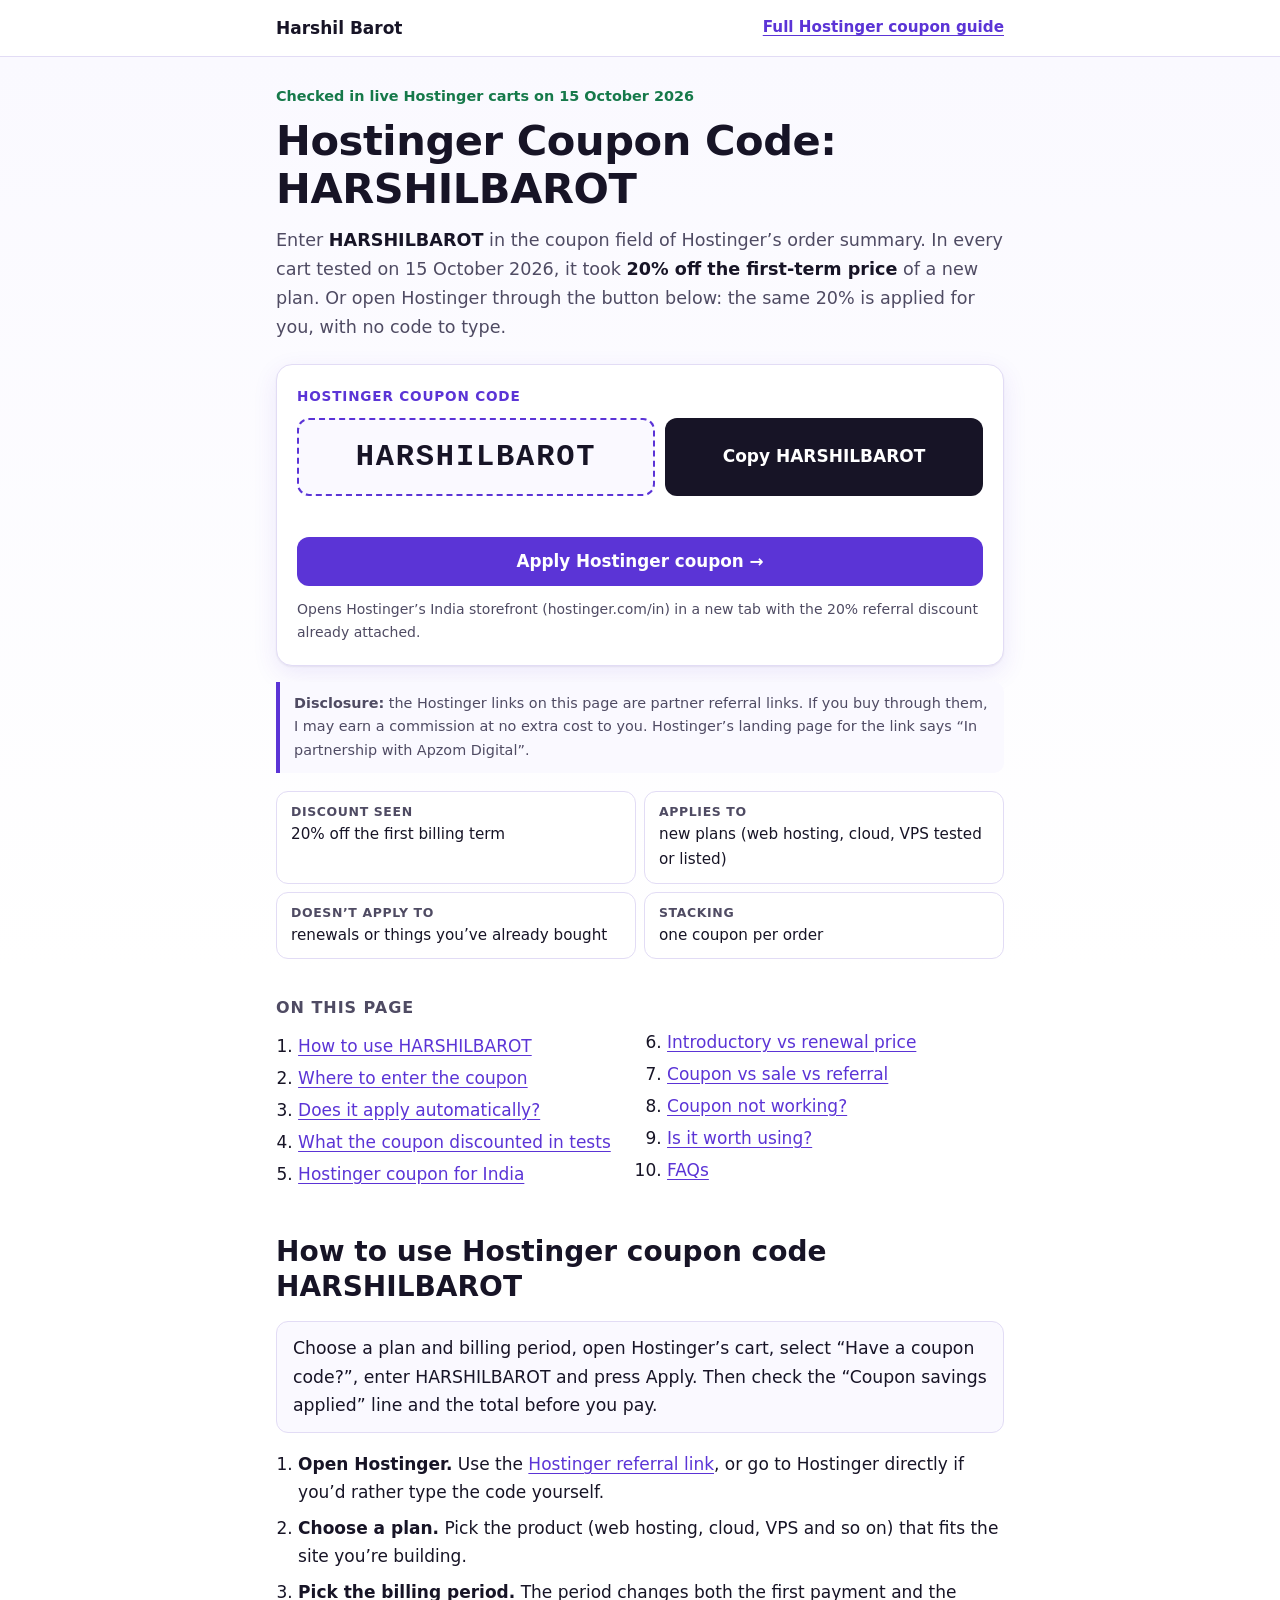
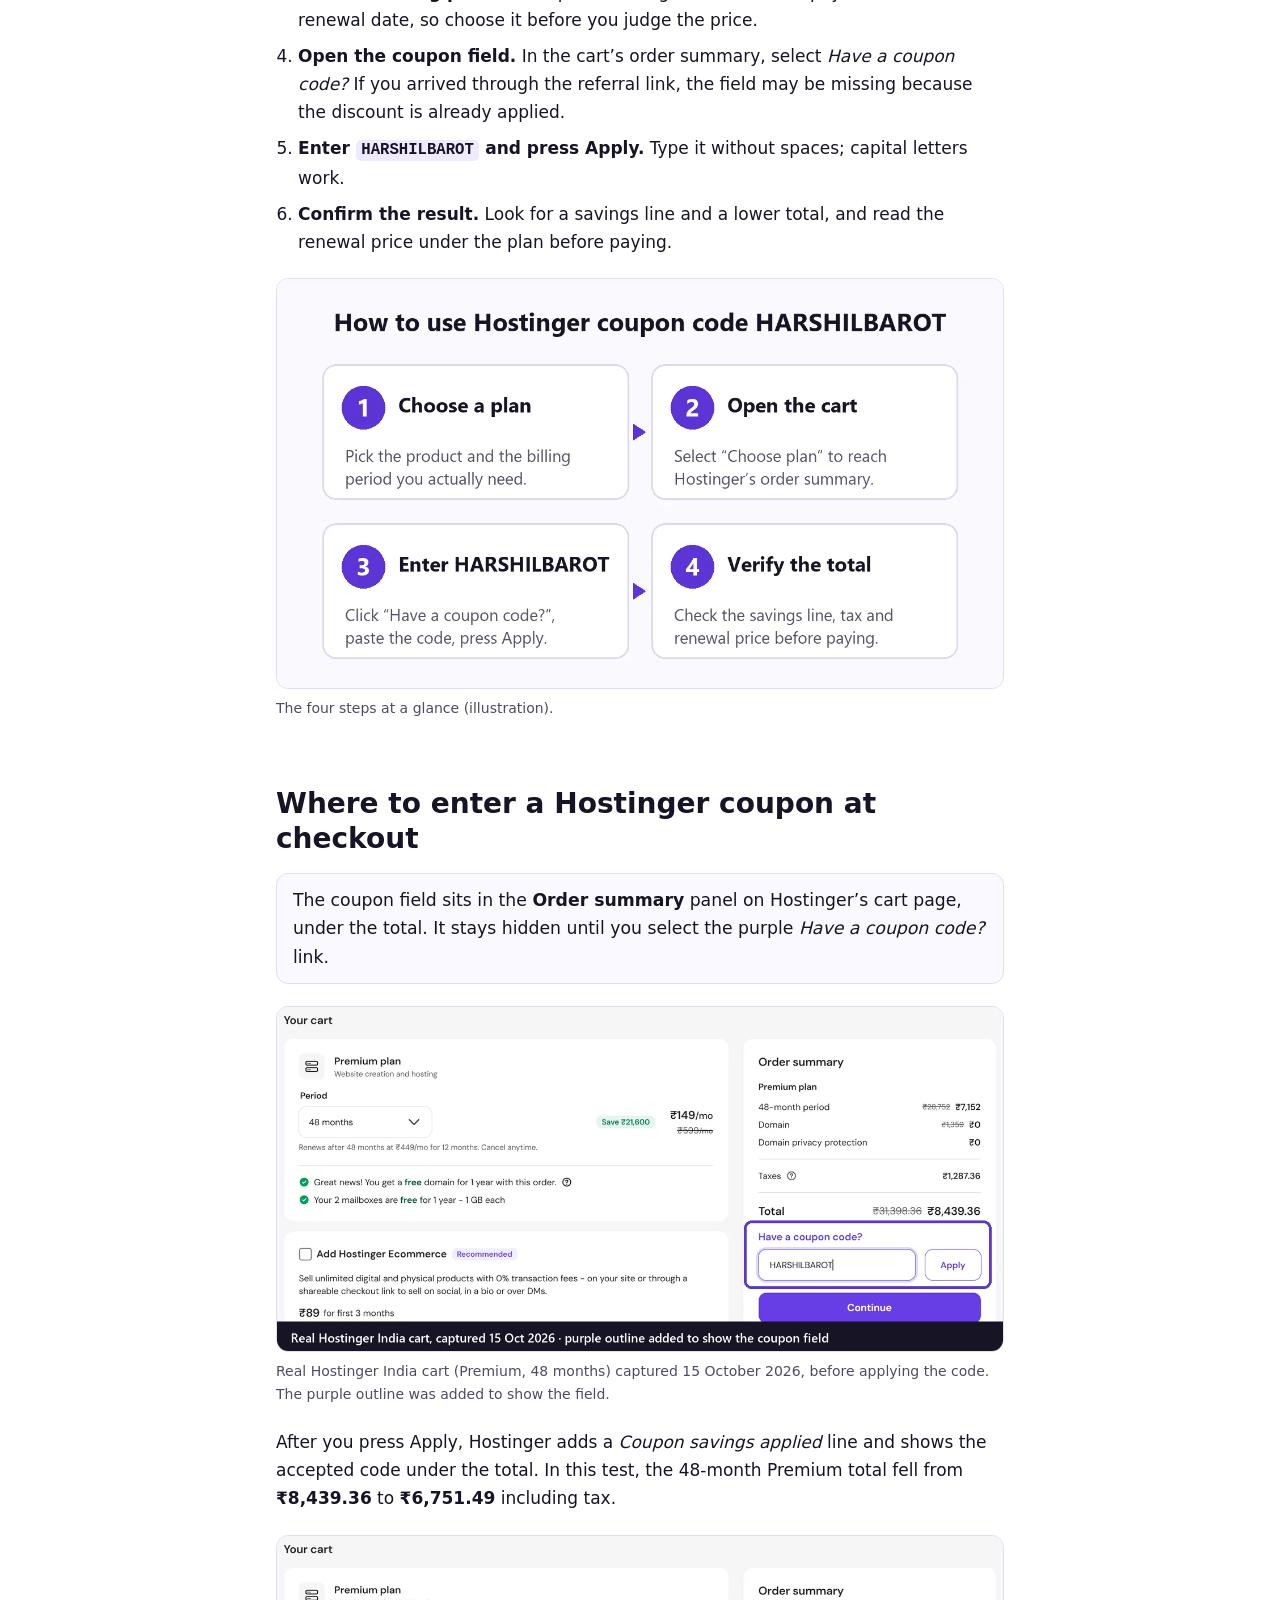
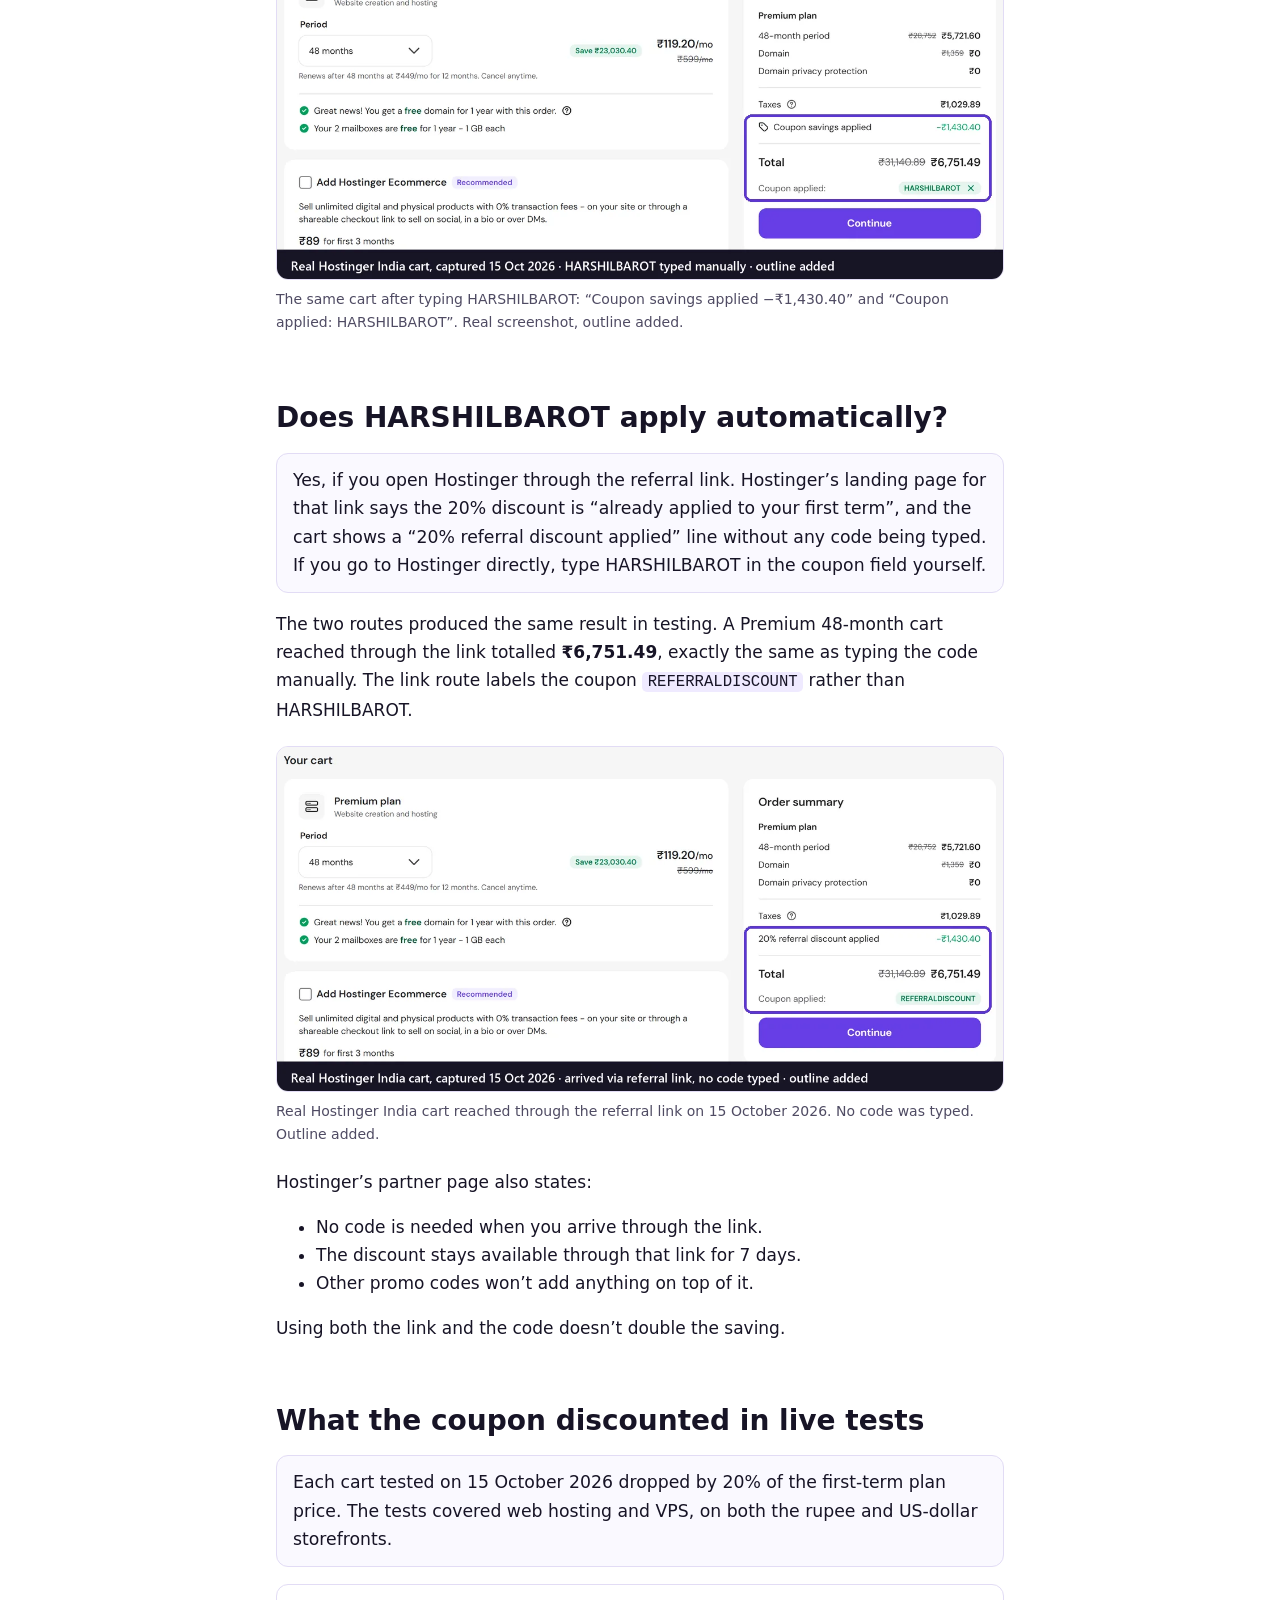
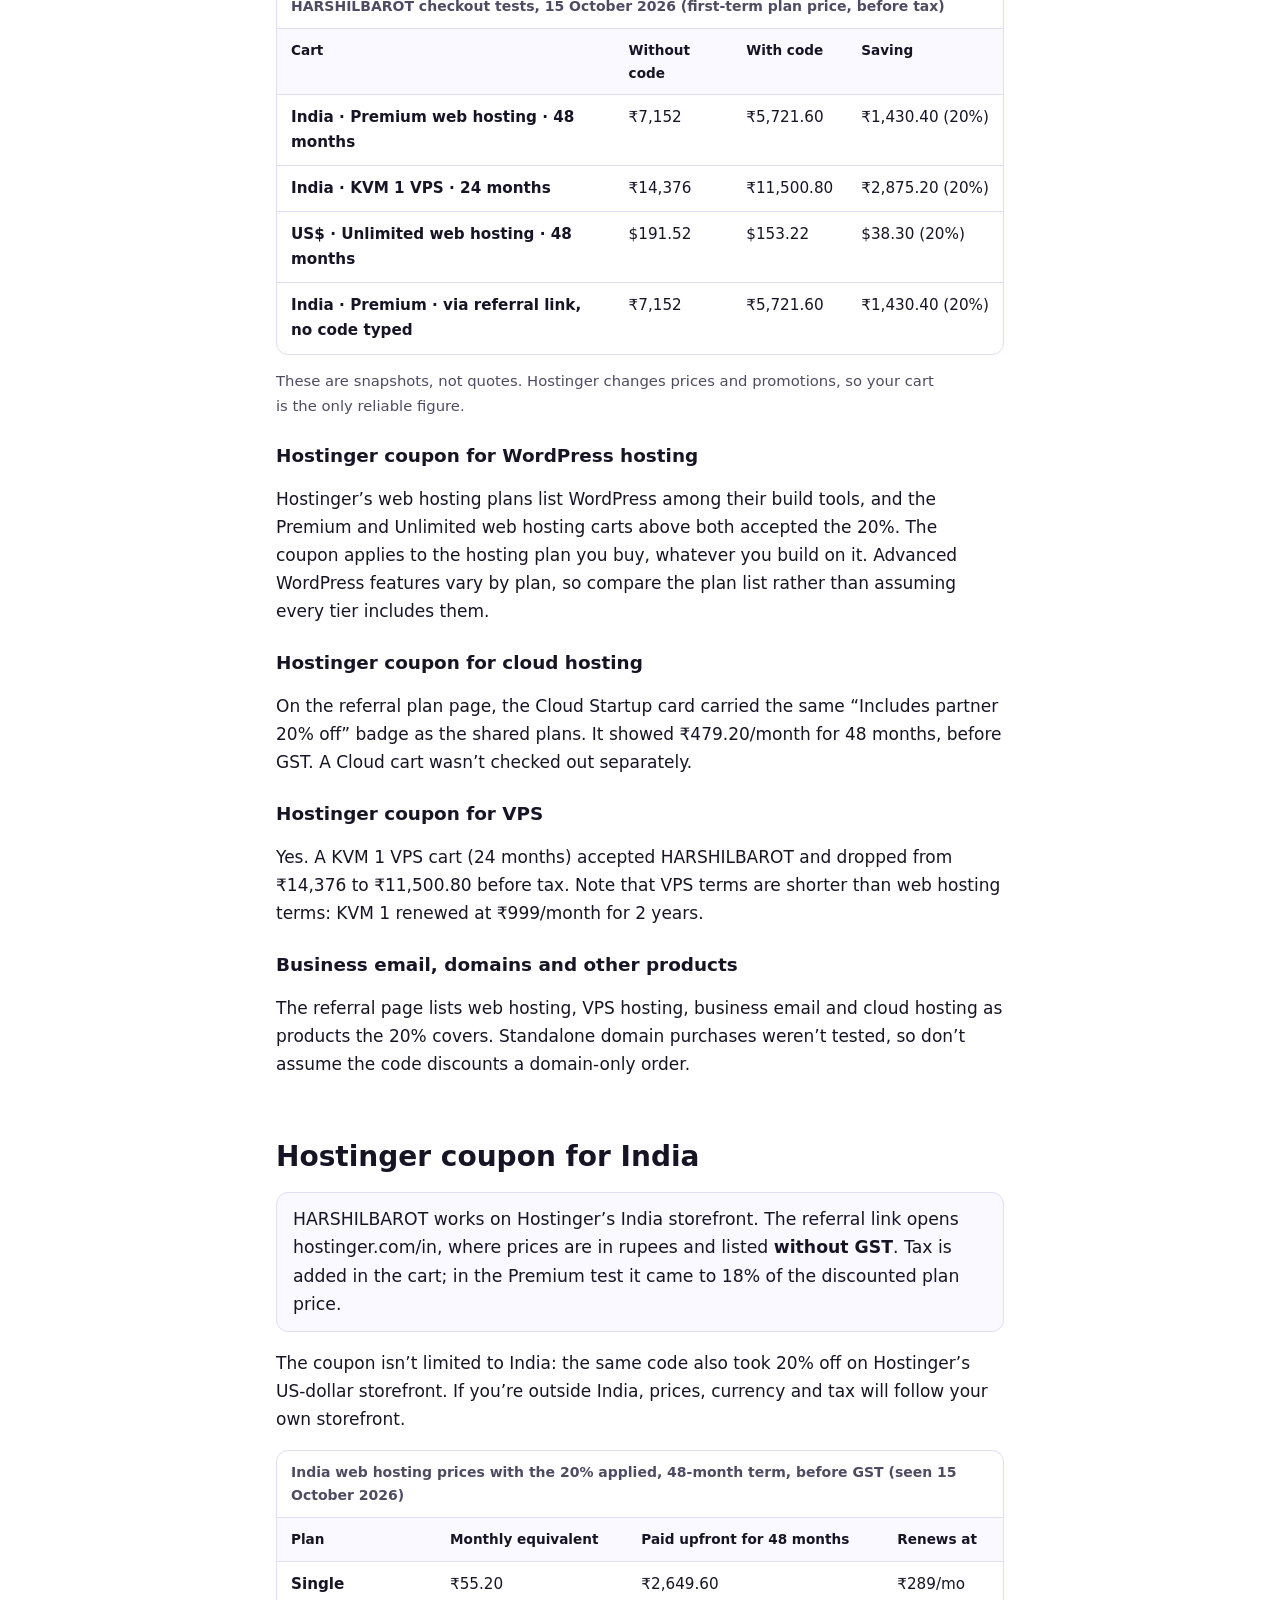
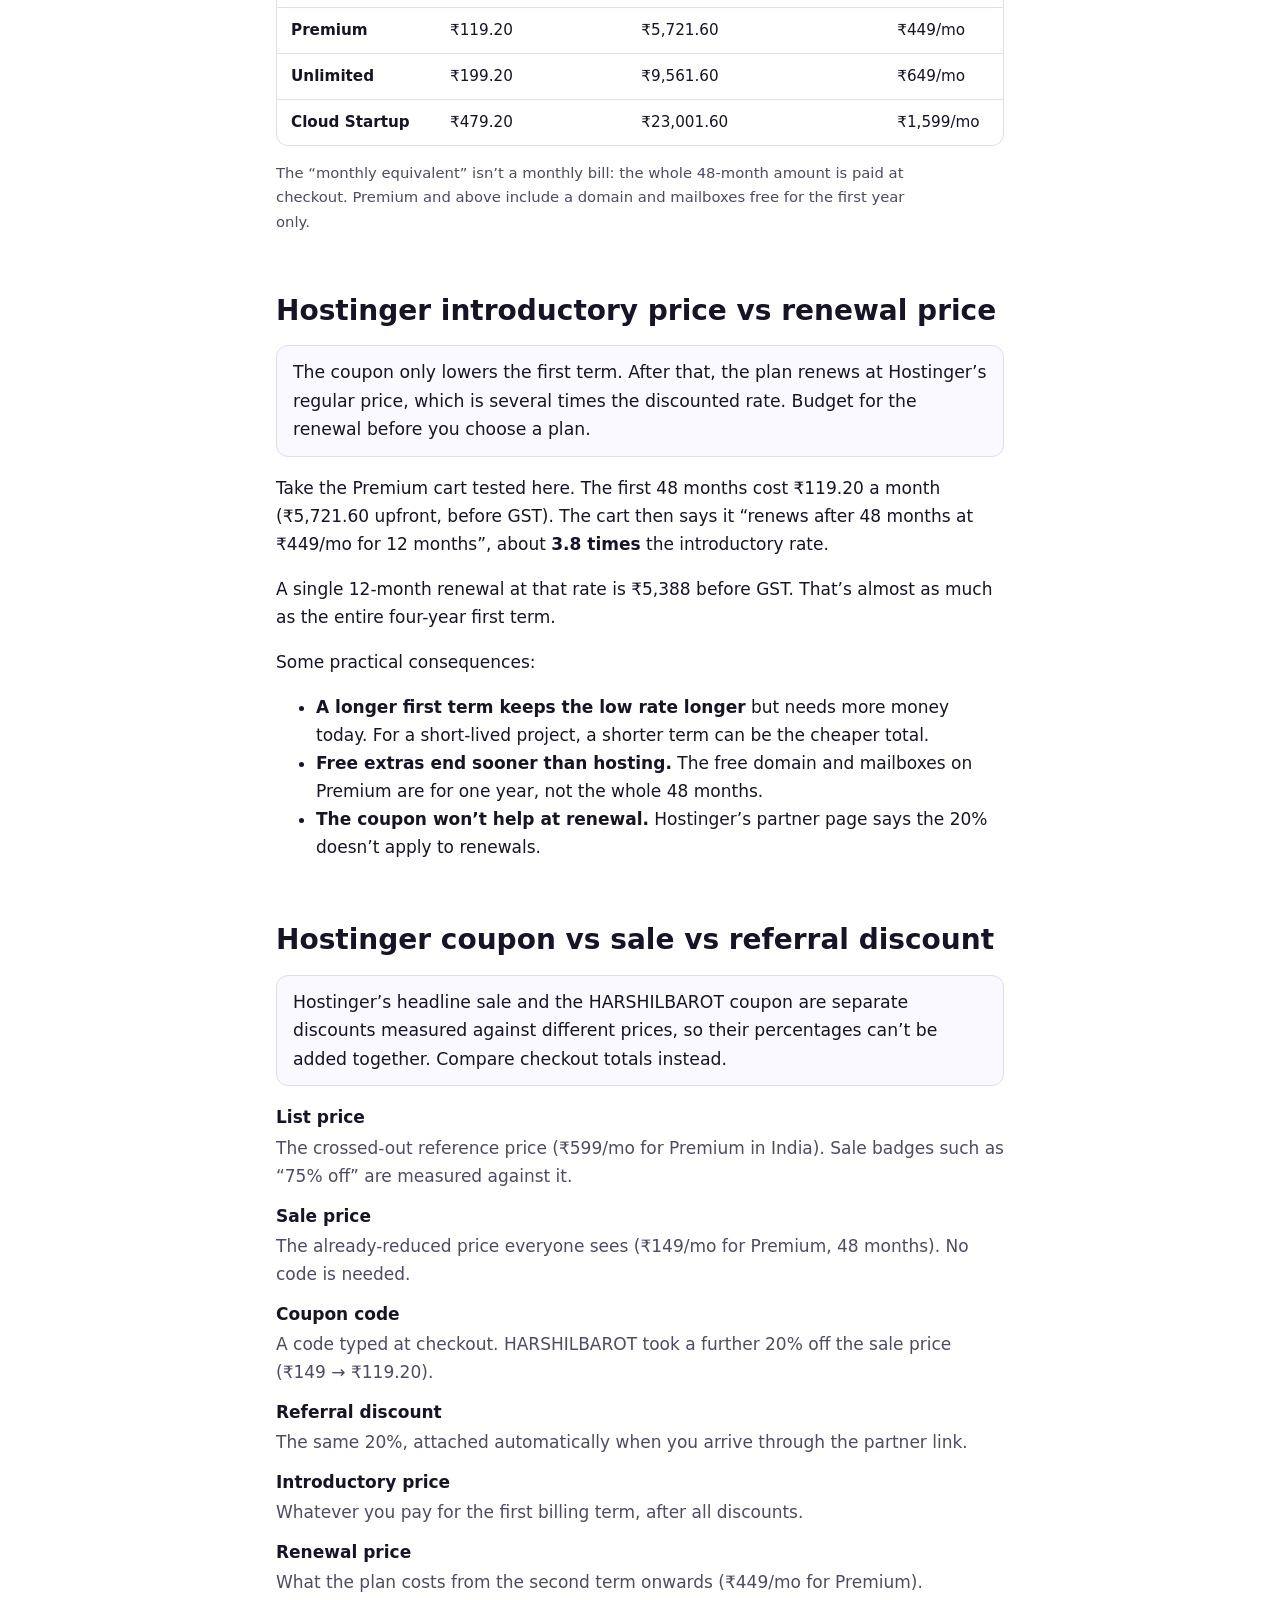
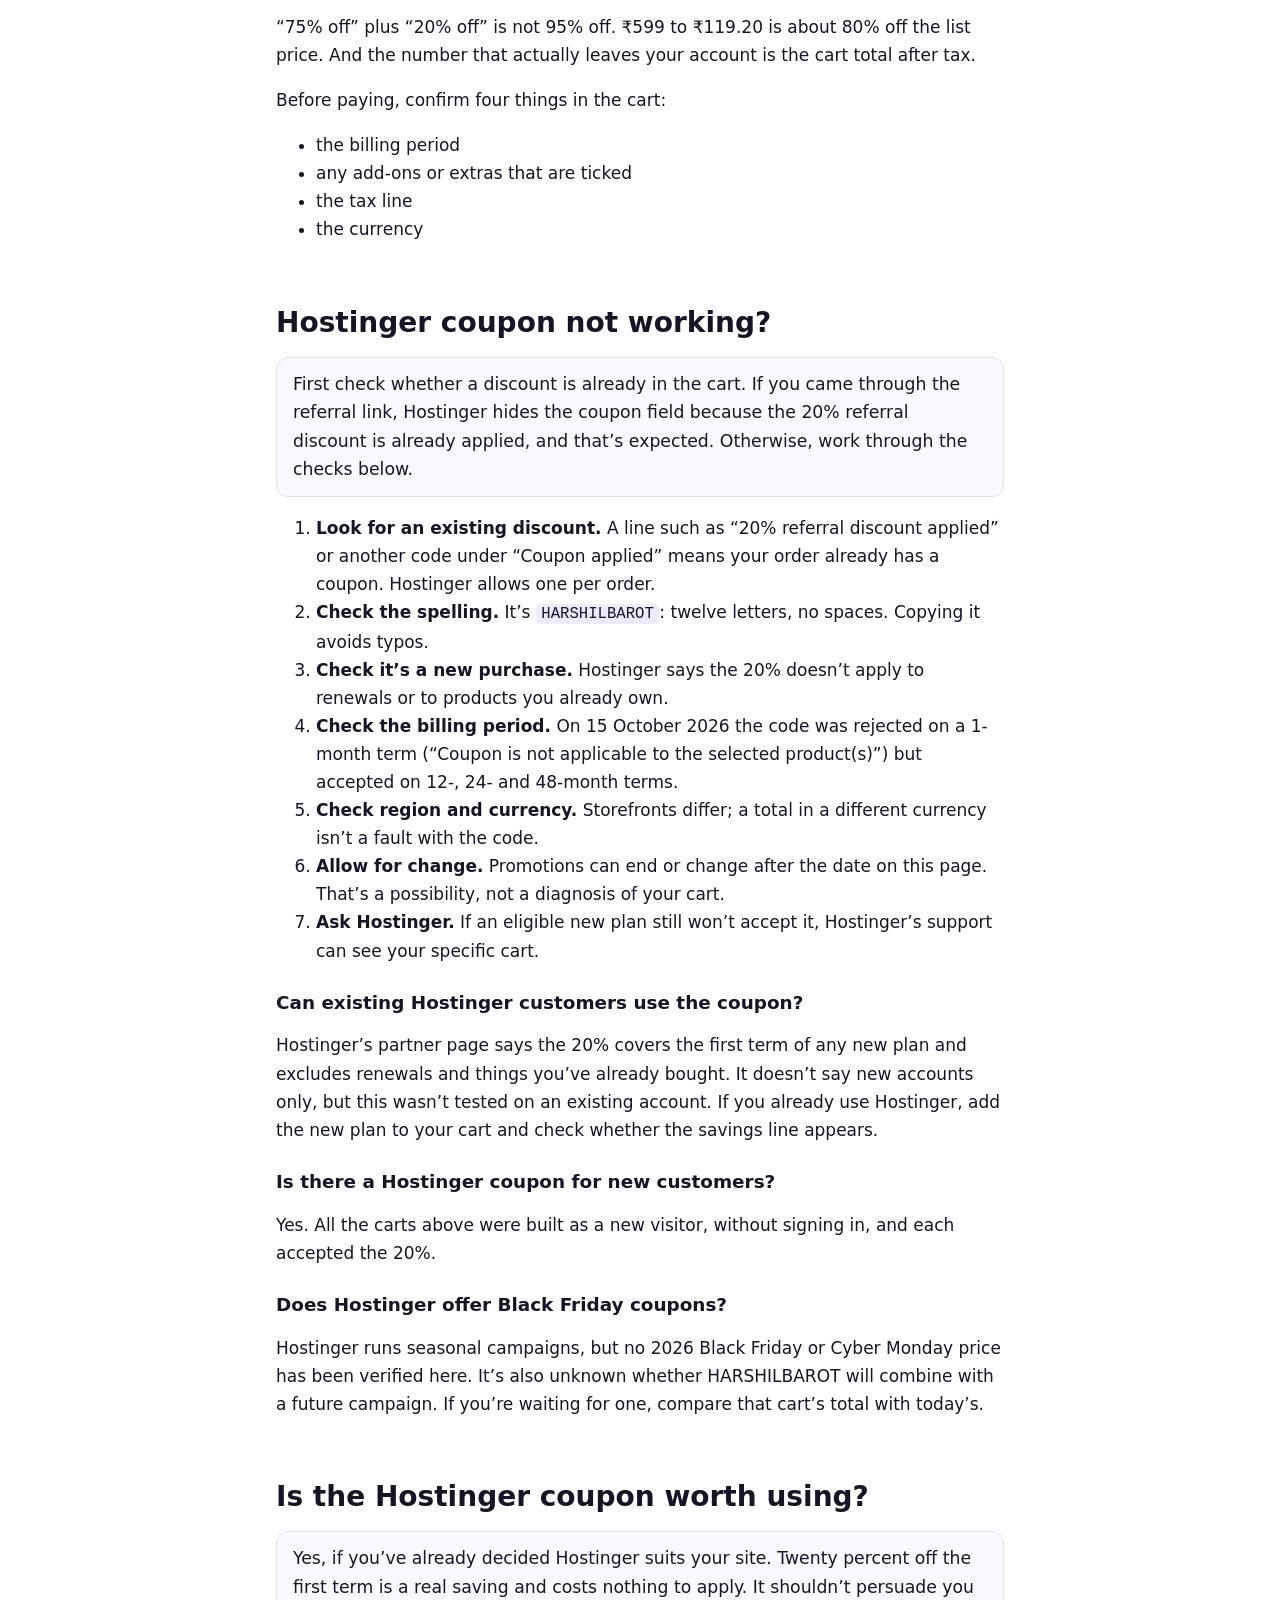
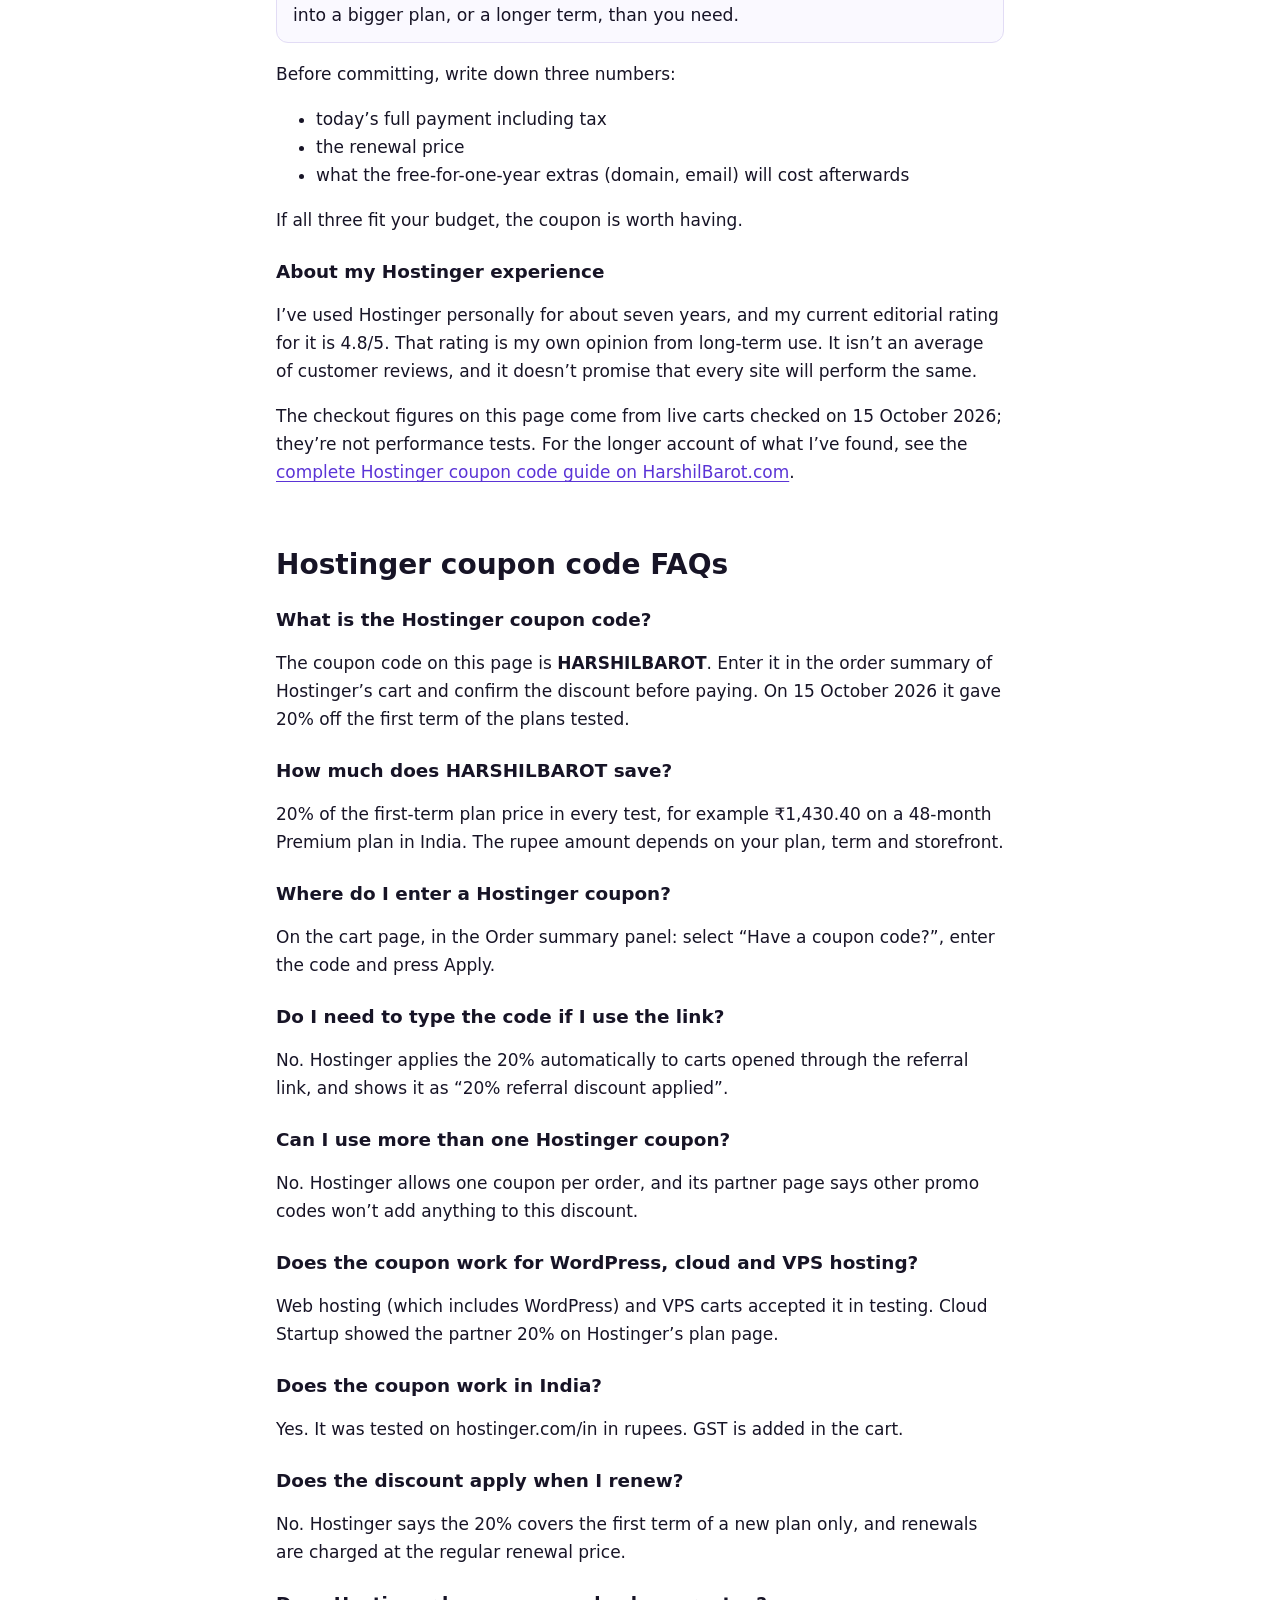
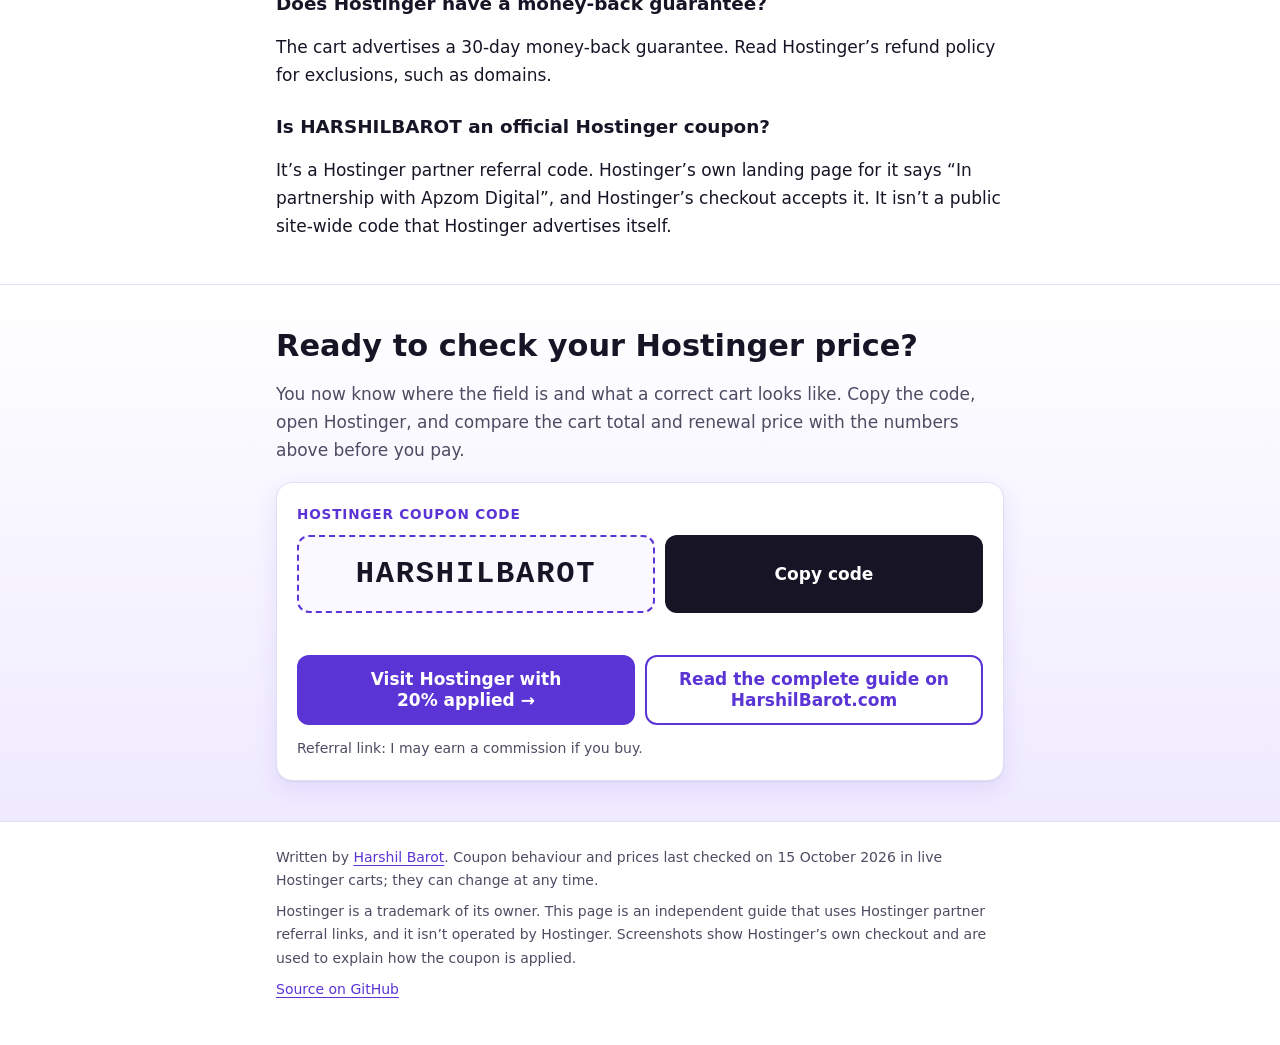
==== commit ef3e5495: "Note that the coupon is rejected on 1-month billing terms (tested 15 Oct 2026) Co-Authored-By: Claud" ====
--- a/index.html
+++ b/index.html
@@ -271,7 +271,7 @@
     <li><strong>Look for an existing discount.</strong> A line such as “20% referral discount applied” or another code under “Coupon applied” means your order already has a coupon. Hostinger allows one per order.</li>
     <li><strong>Check the spelling.</strong> It’s <code>HARSHILBAROT</code>: twelve letters, no spaces. Copying it avoids typos.</li>
     <li><strong>Check it’s a new purchase.</strong> Hostinger says the 20% doesn’t apply to renewals or to products you already own.</li>
-    <li><strong>Check the product and term.</strong> Promotions can exclude some products or billing periods. Try the plan and term you actually intend to buy.</li>
+    <li><strong>Check the billing period.</strong> On 15 October 2026 the code was rejected on a 1-month term (“Coupon is not applicable to the selected product(s)”) but accepted on 12-, 24- and 48-month terms.</li>
     <li><strong>Check region and currency.</strong> Storefronts differ; a total in a different currency isn’t a fault with the code.</li>
     <li><strong>Allow for change.</strong> Promotions can end or change after the date on this page. That’s a possibility, not a diagnosis of your cart.</li>
     <li><strong>Ask Hostinger.</strong> If an eligible new plan still won’t accept it, Hostinger’s support can see your specific cart.</li>
